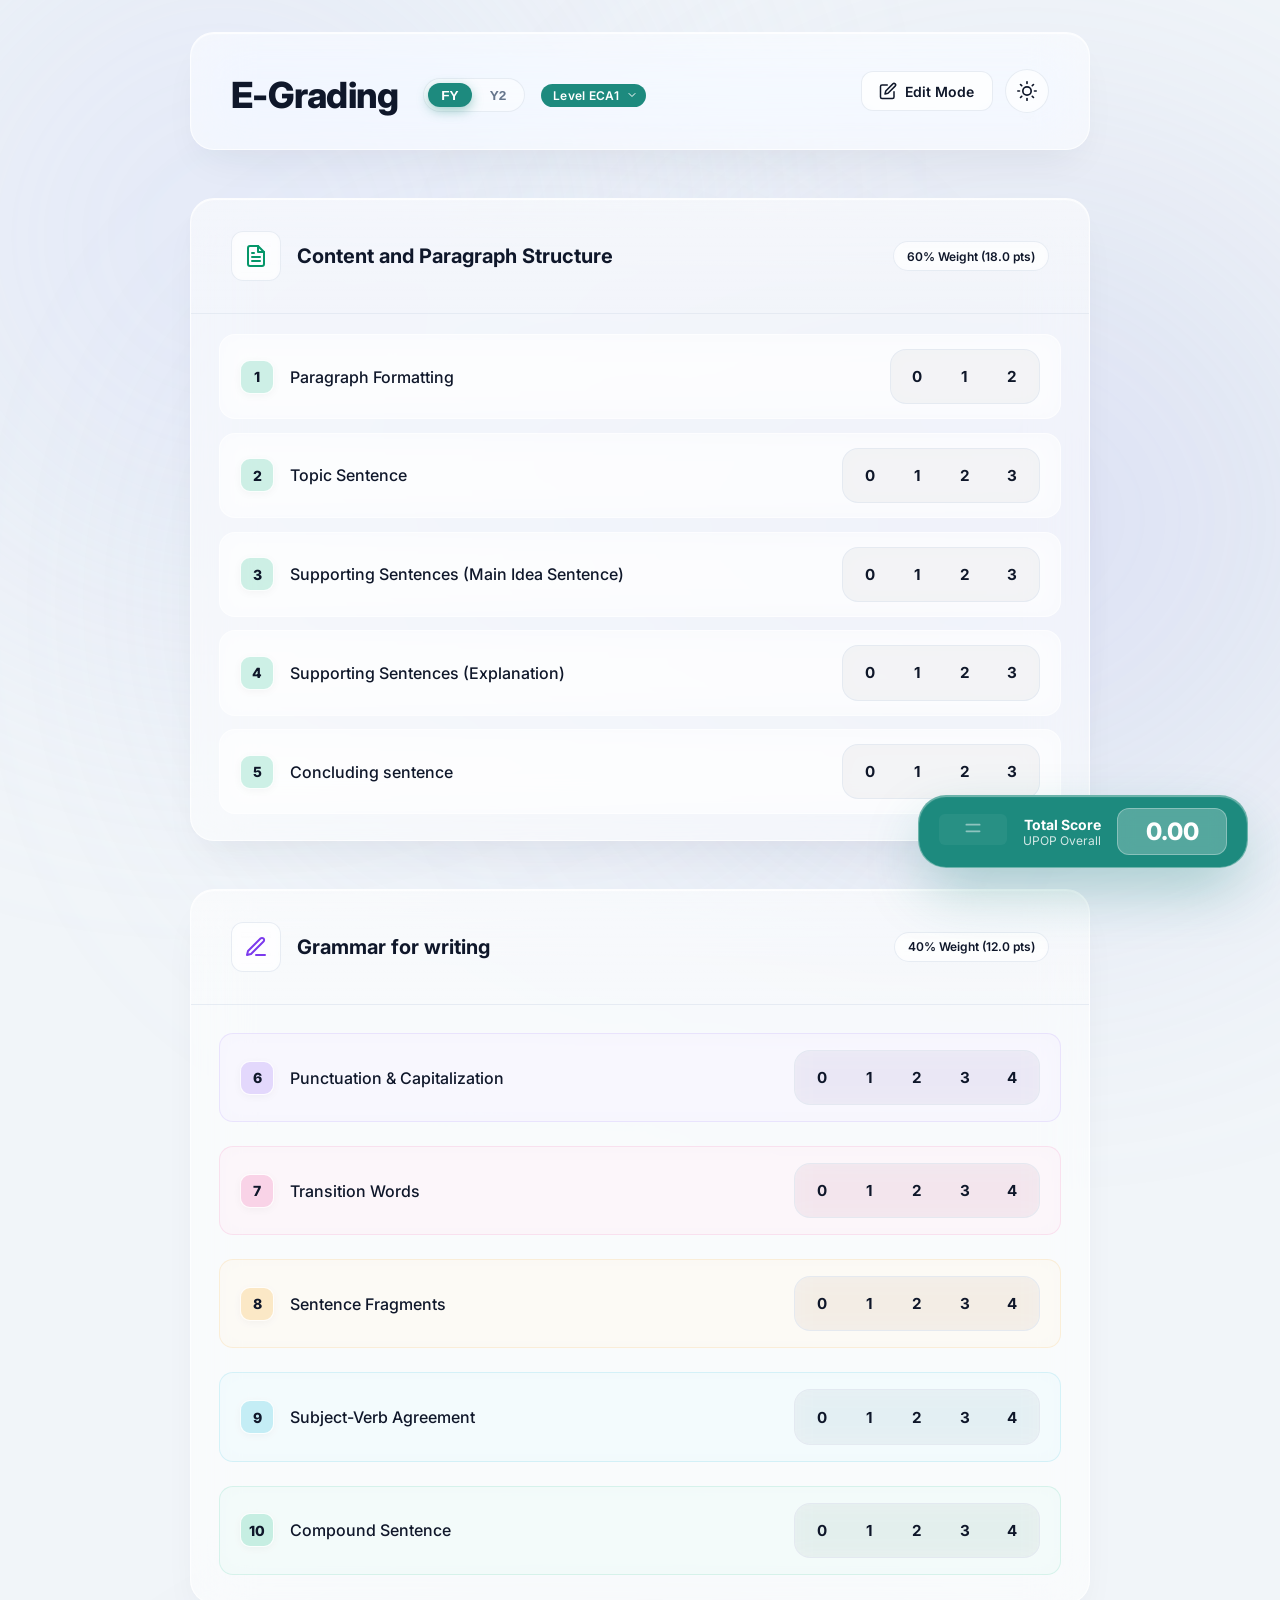
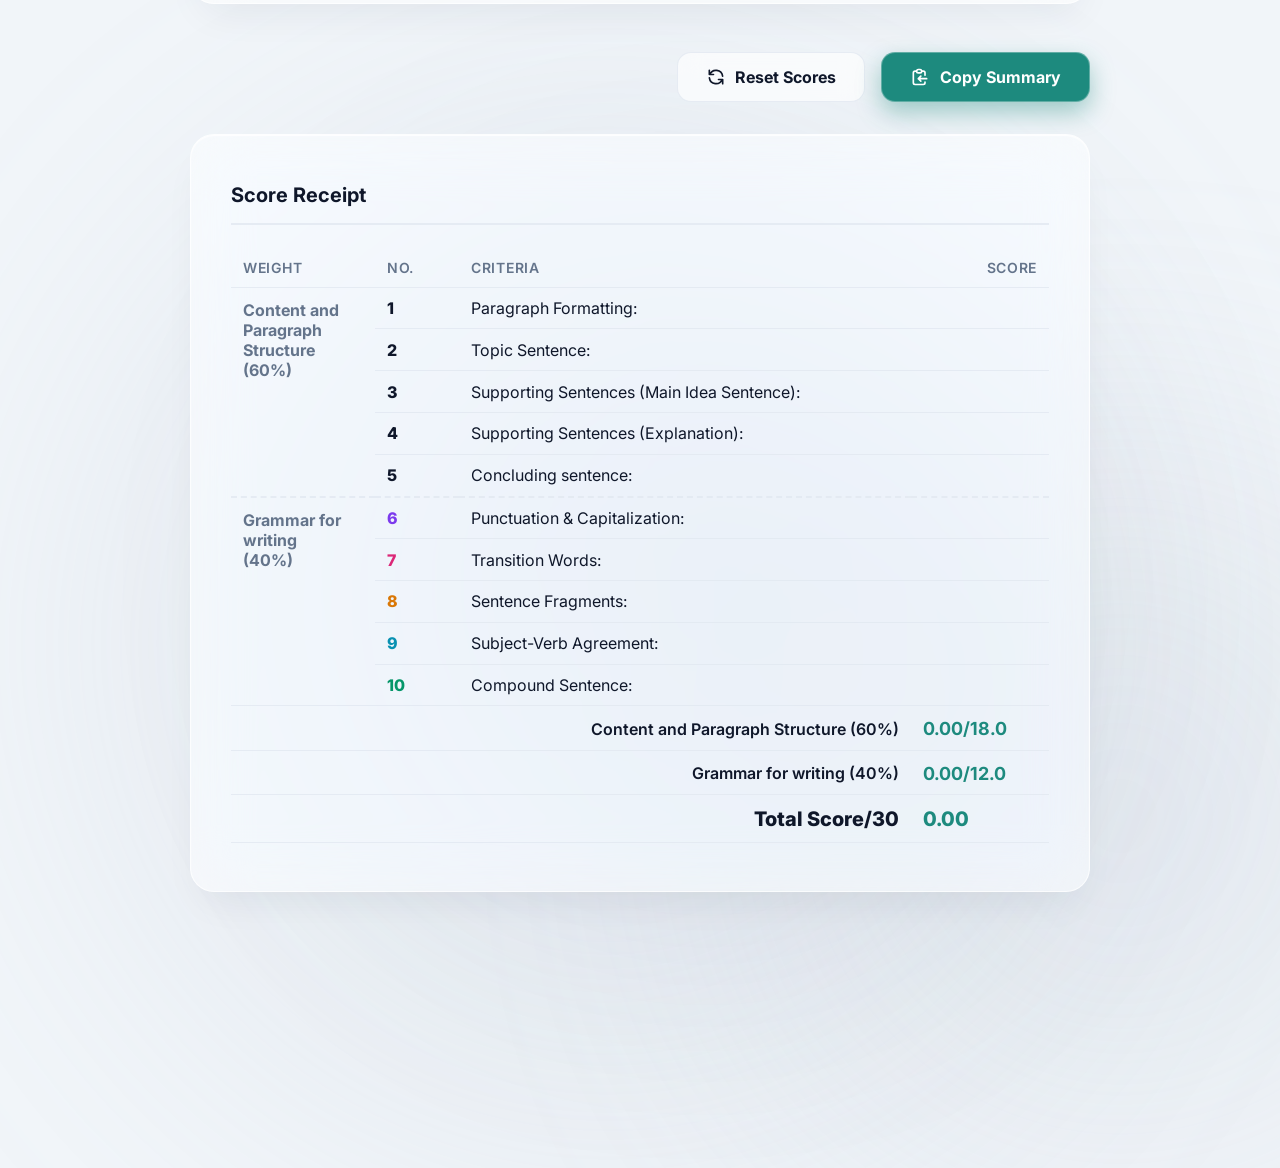
==== index.html @ aee33069 "Tone down background brightness to soft, subtle slate ambient lighting" ====
<!DOCTYPE html>
<html lang="en">

<head>
    <meta charset="UTF-8">
    <meta name="viewport" content="width=device-width, initial-scale=1.0">
    <title>E-Grading</title>
    <link rel="icon" type="image/svg+xml" href="favicon.svg?v=1.0">
    <link href="https://fonts.googleapis.com/css2?family=Inter:wght@400;500;600;700;800&display=swap" rel="stylesheet">
    <link rel="stylesheet" href="style.css?v=7.0">
</head>

<div class="mesh-wrapper">
    <div class="mesh-blob mesh-1"></div>
    <div class="mesh-blob mesh-2"></div>
    <div class="mesh-blob mesh-3"></div>
    <div class="mesh-blob mesh-4"></div>
    <div class="mesh-blob mesh-5"></div>
    <div class="mesh-blob mesh-6"></div>
</div>
<div class="noise-overlay"></div>

<div class="floating-score-card glass-panel fade-in" id="draggable-score">
    <div class="drag-handle" title="Drag to move anywhere">
        <svg width="20" height="20" fill="none" stroke="currentColor" viewBox="0 0 24 24">
            <path stroke-linecap="round" stroke-linejoin="round" stroke-width="2" d="M4 8h16M4 16h16"></path>
        </svg>
    </div>
    <div class="score-info">
        <span class="score-label">Total Score</span>
        <span class="score-desc">UPOP Overall</span>
    </div>
    <div class="score-value-wrap">
        <span id="top-total-score">0</span>
    </div>
</div>

<div class="container">
    <!-- Premium Header -->
    <header class="header glass-panel">
        <div class="header-left">
            <h1 class="title">E-Grading
                <div class="year-toggle-group" id="year-toggle-group">
                    <button class="year-toggle-btn active" data-year="FY">FY</button>
                    <button class="year-toggle-btn" data-year="Y2">Y2</button>
                </div>
                <select id="level-select" class="badge level-select">
                    <!-- Populated dynamically via JS -->
                </select>
            </h1>
        </div>
        <div class="header-right" style="display: flex; gap: 0.75rem; align-items: center;">
            <button id="edit-mode-toggle" class="btn btn-secondary edit-toggle-btn" title="Toggle Rubric Edit Mode">
                <svg width="18" height="18" viewBox="0 0 24 24" fill="none" stroke="currentColor" stroke-width="2" stroke-linecap="round" stroke-linejoin="round">
                    <path d="M11 4H4a2 2 0 0 0-2 2v14a2 2 0 0 0 2 2h14a2 2 0 0 0 2-2v-7"></path>
                    <path d="M18.5 2.5a2.121 2.121 0 0 1 3 3L12 15l-4 1 1-4 9.5-9.5z"></path>
                </svg>
                <span id="edit-toggle-label">Edit Mode</span>
            </button>
            <button id="theme-toggle" class="theme-btn" aria-label="Toggle Dark Mode">
                <svg class="sun-icon" xmlns="http://www.w3.org/2000/svg" width="20" height="20" viewBox="0 0 24 24"
                    fill="none" stroke="currentColor" stroke-width="2" stroke-linecap="round" stroke-linejoin="round">
                    <circle cx="12" cy="12" r="5"></circle>
                    <line x1="12" y1="1" x2="12" y2="3"></line>
                    <line x1="12" y1="21" x2="12" y2="23"></line>
                    <line x1="4.22" y1="4.22" x2="5.64" y2="5.64"></line>
                    <line x1="18.36" y1="18.36" x2="19.78" y2="19.78"></line>
                    <line x1="1" y1="12" x2="3" y2="12"></line>
                    <line x1="21" y1="12" x2="23" y2="12"></line>
                    <line x1="4.22" y1="19.78" x2="5.64" y2="18.36"></line>
                    <line x1="18.36" y1="5.64" x2="19.78" y2="4.22"></line>
                </svg>
                <svg class="moon-icon" xmlns="http://www.w3.org/2000/svg" width="20" height="20" viewBox="0 0 24 24"
                    fill="none" stroke="currentColor" stroke-width="2" stroke-linecap="round" stroke-linejoin="round"
                    style="display:none;">
                    <path d="M21 12.79A9 9 0 1 1 11.21 3 7 7 0 0 0 21 12.79z"></path>
                </svg>
            </button>
        </div>
    </header>

    <!-- Edit Toolbar (Shown in Edit Mode) -->
    <div class="edit-toolbar glass-panel fade-in" id="edit-toolbar" style="display: none; margin-bottom: 2rem; padding: 1.25rem 2rem; justify-content: space-between; align-items: center; gap: 1rem; flex-wrap: wrap;">
        <div class="toolbar-info" style="display: flex; align-items: center; gap: 1rem; flex-wrap: wrap;">
            <span class="badge edit-mode-tag" style="background: var(--primary); padding: 0.35rem 0.75rem;">✏️ EDIT MODE</span>
            <div style="display: flex; align-items: center; gap: 0.5rem; background: var(--bg-card); padding: 0.35rem 0.75rem; border-radius: 10px; border: 1px solid var(--border);">
                <label for="edit-exam-total-points" style="font-size: 0.875rem; font-weight: 700; color: var(--text-main);">Overall Exam Score:</label>
                <input type="number" id="edit-exam-total-points" value="30" min="1" max="1000" style="width: 75px; padding: 0.3rem 0.5rem; border-radius: 6px; border: 1px solid var(--border); background: var(--bg-main); color: var(--text-main); font-weight: bold; font-size: 0.95rem; text-align: center;">
                <span style="font-size: 0.85rem; font-weight: 600; color: var(--text-muted);">pts</span>
            </div>
        </div>
        <div class="toolbar-actions" style="display: flex; gap: 0.75rem; align-items: center;">
            <button id="save-sync-btn" class="btn btn-primary" style="padding: 0.5rem 1.25rem; font-size: 0.875rem;">
                ☁️ Save & Sync
            </button>
            <button id="restore-default-btn" class="btn btn-secondary" style="padding: 0.5rem 1rem; font-size: 0.875rem;">
                🔄 Restore Defaults
            </button>
        </div>
    </div>

    <main class="main-content">
        <!-- Content & Structure Category -->
        <div class="category-card glass-panel fade-in">
            <div class="cat-header content-theme">
                <div class="cat-title-wrap">
                    <div class="icon-box">
                        <svg width="24" height="24" viewBox="0 0 24 24" fill="none" stroke="currentColor"
                            stroke-width="2" stroke-linecap="round" stroke-linejoin="round">
                            <path d="M14 2H6a2 2 0 0 0-2 2v16a2 2 0 0 0 2 2h12a2 2 0 0 0 2-2V8z"></path>
                            <polyline points="14 2 14 8 20 8"></polyline>
                            <line x1="16" y1="13" x2="8" y2="13"></line>
                            <line x1="16" y1="17" x2="8" y2="17"></line>
                            <polyline points="10 9 9 9 8 9"></polyline>
                        </svg>
                    </div>
                    <div id="content-header-title-container">
                        <h2 id="content-cat-title">Content and Paragraph Structure</h2>
                    </div>
                </div>
                <div id="content-header-weight-container">
                    <div class="weight-badge" id="content-weight-badge">60% Weight (18 pts)</div>
                </div>
            </div>

            <div class="criteria-list" id="content-criteria-list">
                <!-- Dynamically generated by JS -->
            </div>

            <div class="add-crit-wrapper" id="content-add-wrapper" style="display: none; padding: 0.75rem 1.75rem 1.25rem 1.75rem;">
                <button id="add-content-crit-btn" class="btn btn-secondary" style="width: 100%; border: 2px dashed var(--border); justify-content: center; padding: 0.65rem 1rem; font-weight: 600; color: #1D8A7E;">
                    + Add Content Criterion
                </button>
            </div>
        </div>

        <!-- Grammar Category -->
        <div class="category-card glass-panel fade-in" style="animation-delay: 0.1s;">
            <div class="cat-header grammar-theme">
                <div class="cat-title-wrap">
                    <div class="icon-box">
                        <svg width="24" height="24" viewBox="0 0 24 24" fill="none" stroke="currentColor"
                            stroke-width="2" stroke-linecap="round" stroke-linejoin="round">
                            <path d="M12 20h9"></path>
                            <path d="M16.5 3.5a2.121 2.121 0 0 1 3 3L7 19l-4 1 1-4L16.5 3.5z"></path>
                        </svg>
                    </div>
                    <div id="grammar-header-title-container">
                        <h2 id="grammar-cat-title">Grammar for writing</h2>
                    </div>
                </div>
                <div id="grammar-header-weight-container">
                    <div class="weight-badge" id="grammar-weight-badge">40% Weight (12 pts)</div>
                </div>
            </div>

            <div class="criteria-list" id="grammar-criteria-list">
                <!-- Dynamically generated by JS -->
            </div>

            <div class="add-crit-wrapper" id="grammar-add-wrapper" style="display: none; padding: 0.75rem 1.75rem 1.25rem 1.75rem;">
                <button id="add-grammar-crit-btn" class="btn btn-secondary" style="width: 100%; border: 2px dashed var(--border); justify-content: center; padding: 0.65rem 1rem; font-weight: 600; color: #7057A4;">
                    + Add Grammar Criterion
                </button>
            </div>
        </div>

        <!-- Action Buttons -->
        <div class="action-bar fade-in" style="animation-delay: 0.2s;">
            <button id="reset-btn" class="btn btn-secondary">
                <svg width="20" height="20" fill="none" stroke="currentColor" viewBox="0 0 24 24">
                    <path stroke-linecap="round" stroke-linejoin="round" stroke-width="2"
                        d="M4 4v5h.582m15.356 2A8.001 8.001 0 004.582 9m0 0H9m11 11v-5h-.581m0 0a8.003 8.003 0 01-15.357-2m15.357 2H15">
                    </path>
                </svg>
                Reset Scores
            </button>
            <button id="select-btn" class="btn btn-primary">
                <svg width="20" height="20" fill="none" stroke="currentColor" viewBox="0 0 24 24">
                    <path stroke-linecap="round" stroke-linejoin="round" stroke-width="2"
                        d="M8 5H6a2 2 0 00-2 2v12a2 2 0 002 2h10a2 2 0 002-2v-1M8 5a2 2 0 002 2h2a2 2 0 002-2M8 5a2 2 0 012-2h2a2 2 0 012 2m0 0h2a2 2 0 012 2v3m2 4H10m0 0l3-3m-3 3l3 3">
                    </path>
                </svg>
                Copy Summary
            </button>
        </div>

        <!-- Summary Receipt -->
        <div class="summary-wrapper glass-panel fade-in" id="summary-section" style="animation-delay: 0.3s;">
            <h3 class="summary-title">Score Receipt</h3>
            <table class="modern-summary-table" id="summary-table">
                <thead>
                    <tr>
                        <th>Weight</th>
                        <th>No.</th>
                        <th>Criteria</th>
                        <th class="text-right">Score</th>
                    </tr>
                </thead>
                <tbody id="summary-tbody">
                    <!-- Dynamically generated by JS -->
                </tbody>
                <tfoot>
                    <tr>
                        <td colspan="3" class="total-label" id="summary-content-label">Content and Paragraph Structure
                            (50%)</td>
                        <td class="total-val text-brand" id="total-content">0.00/50</td>
                    </tr>
                    <tr>
                        <td colspan="3" class="total-label" id="summary-grammar-label">Grammar for writing (50%)</td>
                        <td class="total-val text-brand" id="total-grammar">0.00/50</td>
                    </tr>
                    <tr class="grand-total">
                        <td colspan="3" class="total-label text-bold">Total Score/30</td>
                        <td class="total-val text-brand text-bold" id="total-score">0.00</td>
                    </tr>
                </tfoot>
            </table>
        </div>

    </main>
</div>

<script src="script.js?v=7.0"></script>
</body>

</html>
---- style.css ----
:root {
    --primary: #4F46E5;
    --primary-hover: #4338CA;
    --secondary: rgba(255, 255, 255, 0.45);
    --secondary-hover: rgba(255, 255, 255, 0.7);

    --text-main: #0F172A;
    --text-muted: #64748B;

    --bg-main: #F1F5F9;
    --bg-card: rgba(255, 255, 255, 0.65);
    --bg-btn: rgba(255, 255, 255, 0.75);

    --border: rgba(226, 232, 240, 0.8);
    --glass-border: rgba(255, 255, 255, 0.65);

    --shadow-glass: 0 20px 40px -15px rgba(30, 41, 59, 0.07);
    --shadow-premium: 
        0 10px 25px -5px rgba(15, 23, 42, 0.05),
        0 4px 6px -2px rgba(15, 23, 42, 0.02),
        inset 0 1px 1px 0 rgba(255, 255, 255, 0.8);

    /* Dynamic Level Colors */
    --color-a2: #059669;
    --color-b1: #1D4ED8;
    --color-b2: #6D28D9;

    /* Mesh Blob Colors */
    --mesh-1: #818CF8;
    --mesh-2: #F472B6;
    --mesh-3: #38BDF8;
    --mesh-4: #A78BFA;
    --mesh-5: #34D399;
    --mesh-6: #FBBF24;

    /* Dynamic Level Derived Colors */
    --primary-glow: rgba(79, 70, 229, 0.35);
    --primary-transparent: rgba(79, 70, 229, 0.12);

    --success: #059669;
    --purple: #7C3AED;
    --pink: #DB2777;
    --orange: #D97706;
    --cyan: #0891B2;
}

[data-theme="dark"] {
    --primary: #818CF8;
    --primary-hover: #A5B4FC;
    --secondary: rgba(30, 41, 59, 0.6);
    --secondary-hover: rgba(51, 65, 85, 0.8);

    --text-main: #F8FAFC;
    --text-muted: #94A3B8;

    --bg-main: #0B0F19;
    --bg-card: rgba(15, 23, 42, 0.7);
    --bg-btn: rgba(30, 41, 59, 0.8);

    --border: rgba(255, 255, 255, 0.12);
    --glass-border: rgba(255, 255, 255, 0.15);

    --shadow-glass: 0 20px 50px rgba(0, 0, 0, 0.5);
    --shadow-premium: 
        0 20px 25px -5px rgba(0, 0, 0, 0.3),
        0 10px 10px -5px rgba(0, 0, 0, 0.2),
        inset 0 1px 1px 0 rgba(255, 255, 255, 0.15);
}

body {
    font-family: 'Inter', sans-serif;
    background-color: var(--bg-main);
    color: var(--text-main);
    margin: 0;
    padding: 2rem;
    min-height: 100vh;
    position: relative;
    overflow-x: hidden;
    transition: background-color 0.4s ease, color 0.4s ease;
}

/* Background animated blobs for glassmorphism */
/* Background Styles */
.bg-style-aurora .mesh-wrapper {
    display: none;
}

.bg-style-aurora body {
    background: linear-gradient(135deg, var(--bg-main) 0%, var(--primary-transparent) 100%);
}

.bg-style-minimal .mesh-wrapper {
    display: block;
}

.bg-style-minimal .mesh-blob {
    display: none;
}

.bg-style-minimal .mesh-3 {
    display: block;
    width: 40vw;
    height: 40vw;
    top: -10vh;
    right: -10vw;
    opacity: 0.2;
}

.mesh-blob {
    position: absolute;
    border-radius: 50%;
    filter: blur(140px);
    opacity: 0.18;
    will-change: transform;
}

.mesh-1 {
    background: radial-gradient(circle, #a5b4fc 0%, #cbd5e1 100%);
    width: 65vw;
    height: 65vw;
    top: -20vh;
    left: -15vw;
    animation: float 28s ease-in-out infinite;
}

.mesh-2 {
    background: radial-gradient(circle, #94a3b8 0%, #e2e8f0 100%);
    width: 55vw;
    height: 55vw;
    bottom: -20vh;
    right: -15vw;
    animation: float 32s ease-in-out infinite reverse;
}

.mesh-3 {
    background: radial-gradient(circle, #818cf8 0%, #94a3b8 100%);
    width: 60vw;
    height: 60vw;
    top: 15vh;
    right: -10vw;
    animation: float 30s ease-in-out infinite;
}

.mesh-4 {
    background: radial-gradient(circle, #cbd5e1 0%, #94a3b8 100%);
    width: 75vw;
    height: 75vw;
    bottom: -15vh;
    left: 10vw;
    animation: float 36s ease-in-out infinite reverse;
}

.mesh-5 {
    background: radial-gradient(circle, #a5b4fc 0%, #cbd5e1 100%);
    width: 45vw;
    height: 45vw;
    top: 35vh;
    left: 20vw;
    filter: blur(140px);
    opacity: 0.15;
    animation: float 40s ease-in-out infinite;
}

.mesh-6 {
    background: radial-gradient(circle, #64748b 0%, #94a3b8 100%);
    width: 50vw;
    height: 50vw;
    bottom: 10vh;
    right: 20vw;
    opacity: 0.12;
    animation: float 34s linear infinite;
}

[data-theme="dark"] .mesh-blob {
    opacity: 0.15;
}

/* Noise overlay - Disabled for performance during scroll */
.noise-overlay {
    display: none;
}

@keyframes float {
    0% {
        transform: rotate(0deg) translate(0) scale(1);
    }

    33% {
        transform: rotate(120deg) translate(30px, -50px) scale(1.05);
    }

    66% {
        transform: rotate(240deg) translate(-20px, 20px) scale(0.95);
    }

    100% {
        transform: rotate(360deg) translate(0) scale(1);
    }
}

.container {
    max-width: 900px;
    margin: 0 auto;
}

/* Glass Panel Reusable Class */
.glass-panel {
    background: rgba(255, 255, 255, 0.55);
    backdrop-filter: blur(28px) saturate(200%);
    -webkit-backdrop-filter: blur(28px) saturate(200%);
    border: 1px solid rgba(255, 255, 255, 0.7);
    box-shadow: 
        0 20px 40px -15px rgba(30, 41, 59, 0.08),
        inset 0 1px 1px 0 rgba(255, 255, 255, 0.9);
    border-radius: 24px;
    transition: all 0.4s cubic-bezier(0.4, 0, 0.2, 1);
}

.glass-panel:hover {
    background: rgba(255, 255, 255, 0.65);
    box-shadow: 
        0 25px 50px -12px rgba(30, 41, 59, 0.12),
        inset 0 1px 1px 0 rgba(255, 255, 255, 1);
}

[data-theme="dark"] .glass-panel {
    background: rgba(15, 23, 42, 0.65);
    border: 1px solid rgba(255, 255, 255, 0.15);
    box-shadow: 
        0 20px 50px -15px rgba(0, 0, 0, 0.5),
        inset 0 1px 1px 0 rgba(255, 255, 255, 0.15);
}

[data-theme="dark"] .glass-panel:hover {
    background: rgba(30, 41, 59, 0.75);
    border-color: rgba(255, 255, 255, 0.25);
}

/* Theme Toggle Button */
.theme-btn {
    background: var(--secondary);
    border: 1px solid var(--border);
    color: var(--text-main);
    width: 44px;
    height: 44px;
    border-radius: 50%;
    display: flex;
    align-items: center;
    justify-content: center;
    cursor: pointer;
    backdrop-filter: blur(8px);
    -webkit-backdrop-filter: blur(8px);
    transition: all 0.3s;
    box-shadow: var(--shadow-glass);
}

.theme-btn:hover {
    background: var(--secondary-hover);
    transform: scale(1.05);
}

/* Header */
.header {
    display: flex;
    justify-content: space-between;
    align-items: center;
    margin-bottom: 3rem;
    padding: 2rem 2.5rem;
    position: relative;
    z-index: 1100;
}

.subtitle {
    margin: 0;
    font-size: 0.75rem;
    text-transform: uppercase;
    letter-spacing: 0.15em;
    color: var(--text-muted);
    font-weight: 700;
}

.title {
    margin: 0.5rem 0 0 0;
    font-size: 2.25rem;
    font-weight: 800;
    color: var(--text-main);
    display: flex;
    align-items: center;
    gap: 1rem;
    letter-spacing: -0.02em;
}

.badge {
    font-size: 0.75rem;
    padding: 0.25rem 0.75rem;
    background: var(--primary);
    color: white;
    border-radius: 999px;
    font-weight: 600;
    letter-spacing: 0.025em;
    border: none;
}

.level-select {
    cursor: pointer;
    outline: none;
    font-family: inherit;
    appearance: none;
    -webkit-appearance: none;
    padding-right: 1.5rem;
    background-image: url("data:image/svg+xml,%3Csvg xmlns='http://www.w3.org/2000/svg' width='12' height='12' viewBox='0 0 24 24' fill='none' stroke='white' stroke-width='2' stroke-linecap='round' stroke-linejoin='round'%3E%3Cpolyline points='6 9 12 15 18 9'%3E%3C/polyline%3E%3C/svg%3E");
    background-repeat: no-repeat;
    background-position: right 0.5rem center;
    transition: background-color 0.3s ease;
}

/* Year Toggle Segmented Control */
.year-toggle-group {
    display: inline-flex;
    background: var(--secondary);
    padding: 0.25rem;
    border-radius: 999px;
    border: 1px solid var(--border);
    gap: 0.25rem;
    align-items: center;
    vertical-align: middle;
    margin-left: 0.5rem;
}

.year-toggle-btn {
    background: transparent;
    border: none;
    color: var(--text-muted);
    padding: 0.3rem 0.85rem;
    border-radius: 999px;
    font-size: 0.85rem;
    font-weight: 700;
    cursor: pointer;
    transition: all 0.25s ease;
}

.year-toggle-btn:hover {
    color: var(--text-main);
}

.year-toggle-btn.active {
    background: var(--primary);
    color: white;
    box-shadow: 0 4px 12px var(--primary-glow);
}

select.level-eca1 {
    background-color: #1D8A7E !important;
}

select.level-eca2 {
    background-color: #3874CB !important;
}

select.level-ecb1 {
    background-color: #7057A4 !important;
}

select.level-cea2 {
    background-color: #0F6292 !important;
}

select.level-ceb1 {
    background-color: #B45309 !important;
}

select.level-ceb2 {
    background-color: #A8324A !important;
}

.level-select option {
    background: var(--bg-main);
    color: var(--text-main);
}

.score-card {
    display: flex;
    align-items: center;
    background: linear-gradient(135deg, var(--primary) 0%, var(--primary-transparent) 100%);
    padding: 0.5rem 1rem 0.5rem 1.5rem;
    border-radius: 14px;
    color: white;
    gap: 1.5rem;
    box-shadow: 0 4px 15px var(--primary-glow);
    transition: transform 0.3s;
}

.score-card:hover {
    transform: translateY(-2px);
}

.score-info {
    display: flex;
    flex-direction: column;
}

.score-label {
    font-size: 0.875rem;
    font-weight: 700;
}

.score-desc {
    font-size: 0.75rem;
    opacity: 0.8;
}

.score-value-wrap {
    background: rgba(255, 255, 255, 0.25);
    padding: 0.5rem 1.25rem;
    border-radius: 12px;
    font-size: 1.5rem;
    font-weight: 800;
    backdrop-filter: blur(8px);
    -webkit-backdrop-filter: blur(8px);
    border: 1px solid rgba(255, 255, 255, 0.3);
    min-width: 110px;
    width: auto;
    text-align: center;
    white-space: nowrap;
    box-sizing: border-box;
}

/* Floating Score Card */
.floating-score-card {
    position: fixed;
    top: 50%;
    right: 2.5rem;
    transform: translateY(-50%);
    z-index: 100;
    display: flex;
    flex-direction: column;
    align-items: center;
    background: linear-gradient(135deg, var(--primary) 0%, var(--primary-hover) 100%);
    padding: 1.25rem 1.75rem 1.75rem 1.75rem;
    border-radius: 28px;
    color: white;
    gap: 1rem;
    box-shadow: 0 25px 60px -10px var(--primary-glow), inset 0 1px 1px 0 rgba(255, 255, 255, 0.4);
    border: 1px solid rgba(255, 255, 255, 0.35);
    backdrop-filter: blur(20px);
    -webkit-backdrop-filter: blur(20px);
    transition: transform 0.4s cubic-bezier(0.175, 0.885, 0.32, 1.275), box-shadow 0.4s ease;
}

.floating-score-card:hover {
    transform: translateY(-50%) scale(1.05);
    box-shadow: 0 30px 70px -5px var(--primary-glow);
}

.drag-handle {
    cursor: grab;
    opacity: 0.5;
    background: rgba(255, 255, 255, 0.1);
    border-radius: 6px;
    padding: 0.2rem 1.5rem;
    align-self: center;
    transition: all 0.2s;
    margin-bottom: 0.25rem;
}

.drag-handle:hover {
    opacity: 1;
    background: rgba(255, 255, 255, 0.3);
}

.drag-handle:active {
    cursor: grabbing;
}

.floating-score-card.is-dragging {
    transition: none !important;
    transform: none !important;
    box-shadow: 0 16px 48px rgba(0, 0, 0, 0.4);
}

.floating-score-card:hover {
    transform: translateY(-50%) scale(1.05);
}

.floating-score-card .score-info {
    text-align: center;
}

@media (max-width: 1300px) {
    .floating-score-card {
        top: auto;
        bottom: 2rem;
        right: 2rem;
        transform: none;
        flex-direction: row;
        padding: 0.75rem 1.25rem;
    }

    .floating-score-card:hover {
        transform: scale(1.05);
    }
}

/* Categories */
.category-card {
    margin-bottom: 3rem;
    overflow: hidden;
    backdrop-filter: blur(28px);
}

.cat-header {
    display: flex;
    justify-content: space-between;
    align-items: center;
    padding: 2rem 2.5rem;
    border-bottom: 1px solid var(--border);
    background: linear-gradient(180deg, rgba(255, 255, 255, 0.05) 0%, transparent 100%);
}

.content-theme {
    border-top: none;
}

.grammar-theme {
    border-top: none;
}

.cat-title-wrap {
    display: flex;
    align-items: center;
    gap: 1rem;
}

.icon-box {
    display: flex;
    align-items: center;
    justify-content: center;
    width: 48px;
    height: 48px;
    border-radius: 12px;
    background: var(--secondary);
    color: var(--primary);
    backdrop-filter: blur(4px);
    border: 1px solid var(--border);
}

.content-theme .icon-box {
    color: var(--success);
}

.grammar-theme .icon-box {
    color: var(--purple);
}

.cat-title-wrap h2 {
    margin: 0;
    font-size: 1.25rem;
    font-weight: 700;
}

.cat-title-wrap p {
    margin: 0.25rem 0 0 0;
    font-size: 0.875rem;
    color: var(--text-muted);
}

.weight-badge {
    font-size: 0.75rem;
    font-weight: 600;
    background: var(--secondary);
    backdrop-filter: blur(4px);
    padding: 0.4rem 0.8rem;
    border-radius: 999px;
    color: var(--text-main);
    border: 1px solid var(--border);
}

/* Criteria rows */
.criteria-list {
    padding: 1.25rem 1.75rem;
    display: flex;
    flex-direction: column;
    gap: 0.5rem;
}

.crit-row {
    display: flex;
    justify-content: space-between;
    align-items: center;
    padding: 0.875rem 1.25rem;
    border-radius: 16px;
    background: rgba(255, 255, 255, 0.4);
    border: 1px solid rgba(255, 255, 255, 0.6);
    backdrop-filter: blur(12px);
    -webkit-backdrop-filter: blur(12px);
    transition: all 0.25s cubic-bezier(0.4, 0, 0.2, 1);
    margin-bottom: 0.35rem;
}

[data-theme="dark"] .crit-row {
    background: rgba(15, 23, 42, 0.35);
    border-color: rgba(255, 255, 255, 0.08);
}

.crit-row:hover {
    background: rgba(255, 255, 255, 0.7);
    border-color: rgba(255, 255, 255, 0.9);
    transform: translateY(-2px);
    box-shadow: 0 10px 25px -5px rgba(30, 41, 59, 0.08);
}

[data-theme="dark"] .crit-row:hover {
    background: rgba(30, 41, 59, 0.6);
    border-color: rgba(255, 255, 255, 0.15);
    box-shadow: 0 10px 25px -5px rgba(0, 0, 0, 0.3);
}

.crit-info {
    display: flex;
    align-items: center;
    gap: 1rem;
}

.crit-num {
    display: flex;
    align-items: center;
    justify-content: center;
    width: 32px;
    height: 32px;
    background: rgba(255, 255, 255, 0.8);
    border: 1px solid rgba(255, 255, 255, 0.9);
    border-radius: 10px;
    font-size: 0.875rem;
    font-weight: 800;
    color: var(--primary);
    box-shadow: 0 2px 8px rgba(0, 0, 0, 0.04);
}

[data-theme="dark"] .crit-num {
    background: rgba(30, 41, 59, 0.8);
    border-color: rgba(255, 255, 255, 0.12);
    color: var(--primary);
}

.crit-name {
    font-weight: 500;
    font-size: 1rem;
}

/* Segmented Control / Score Buttons */
.crit-scores {
    display: flex;
    gap: 0.35rem;
    background: rgba(15, 23, 42, 0.04);
    padding: 0.35rem;
    border-radius: 16px;
    border: 1px solid var(--border);
    backdrop-filter: blur(12px);
    -webkit-backdrop-filter: blur(12px);
}

[data-theme="dark"] .crit-scores {
    background: rgba(0, 0, 0, 0.25);
    border-color: rgba(255, 255, 255, 0.08);
}

.score-btn {
    position: relative;
    cursor: pointer;
}

.score-btn input {
    position: absolute;
    opacity: 0;
    width: 0;
    height: 0;
}

.score-btn span {
    display: flex;
    align-items: center;
    justify-content: center;
    width: 40px;
    height: 40px;
    border-radius: 12px;
    font-weight: 700;
    font-size: 0.95rem;
    color: var(--text-main);
    transition: all 0.25 cubic-bezier(0.4, 0, 0.2, 1);
    position: relative;
    overflow: hidden;
    border: 1px solid transparent;
}

.score-btn:hover span {
    background: var(--bg-btn);
    box-shadow: 0 4px 12px rgba(0, 0, 0, 0.05);
    transform: translateY(-1px);
}

.score-btn input:checked+span {
    background: linear-gradient(135deg, var(--primary) 0%, var(--primary-hover) 100%);
    color: #ffffff !important;
    box-shadow: 0 6px 18px var(--primary-glow);
    border: 1px solid rgba(255, 255, 255, 0.4);
    transform: scale(1.06);
    z-index: 2;
}

/* Custom Colors for specific numbers */
.special-green {
    color: var(--text-main);
    background: rgba(16, 185, 129, 0.2);
}

.bg-purple {
    color: var(--text-main);
    background: rgba(139, 92, 246, 0.2);
}

.bg-pink {
    color: var(--text-main);
    background: rgba(236, 72, 153, 0.2);
}

.bg-orange {
    color: var(--text-main);
    background: rgba(245, 158, 11, 0.2);
}

.bg-cyan {
    color: var(--text-main);
    background: rgba(6, 182, 212, 0.2);
}

.bg-emerald {
    color: var(--text-main);
    background: rgba(16, 185, 129, 0.2);
}

/* Soft Row Background Tints for Grammar Items (6-10) */
.crit-row.row-bg-purple {
    background: rgba(139, 92, 246, 0.035);
    border: 1px solid rgba(139, 92, 246, 0.12);
    border-radius: 14px;
    padding: 1rem 1.25rem;
    margin: 0.5rem 0;
}
.crit-row.row-bg-purple:hover {
    background: rgba(139, 92, 246, 0.08);
}

.crit-row.row-bg-pink {
    background: rgba(236, 72, 153, 0.035);
    border: 1px solid rgba(236, 72, 153, 0.12);
    border-radius: 14px;
    padding: 1rem 1.25rem;
    margin: 0.5rem 0;
}
.crit-row.row-bg-pink:hover {
    background: rgba(236, 72, 153, 0.08);
}

.crit-row.row-bg-orange {
    background: rgba(245, 158, 11, 0.035);
    border: 1px solid rgba(245, 158, 11, 0.12);
    border-radius: 14px;
    padding: 1rem 1.25rem;
    margin: 0.5rem 0;
}
.crit-row.row-bg-orange:hover {
    background: rgba(245, 158, 11, 0.08);
}

.crit-row.row-bg-cyan {
    background: rgba(6, 182, 212, 0.035);
    border: 1px solid rgba(6, 182, 212, 0.12);
    border-radius: 14px;
    padding: 1rem 1.25rem;
    margin: 0.5rem 0;
}
.crit-row.row-bg-cyan:hover {
    background: rgba(6, 182, 212, 0.08);
}

.crit-row.row-bg-emerald {
    background: rgba(16, 185, 129, 0.035);
    border: 1px solid rgba(16, 185, 129, 0.12);
    border-radius: 14px;
    padding: 1rem 1.25rem;
    margin: 0.5rem 0;
}
.crit-row.row-bg-emerald:hover {
    background: rgba(16, 185, 129, 0.08);
}

[data-theme="dark"] .crit-row.row-bg-purple {
    background: rgba(139, 92, 246, 0.06);
    border-color: rgba(139, 92, 246, 0.18);
}
[data-theme="dark"] .crit-row.row-bg-purple:hover {
    background: rgba(139, 92, 246, 0.12);
}

[data-theme="dark"] .crit-row.row-bg-pink {
    background: rgba(236, 72, 153, 0.06);
    border-color: rgba(236, 72, 153, 0.18);
}
[data-theme="dark"] .crit-row.row-bg-pink:hover {
    background: rgba(236, 72, 153, 0.12);
}

[data-theme="dark"] .crit-row.row-bg-orange {
    background: rgba(245, 158, 11, 0.06);
    border-color: rgba(245, 158, 11, 0.18);
}
[data-theme="dark"] .crit-row.row-bg-orange:hover {
    background: rgba(245, 158, 11, 0.12);
}

[data-theme="dark"] .crit-row.row-bg-cyan {
    background: rgba(6, 182, 212, 0.06);
    border-color: rgba(6, 182, 212, 0.18);
}
[data-theme="dark"] .crit-row.row-bg-cyan:hover {
    background: rgba(6, 182, 212, 0.12);
}

[data-theme="dark"] .crit-row.row-bg-emerald {
    background: rgba(16, 185, 129, 0.06);
    border-color: rgba(16, 185, 129, 0.18);
}
[data-theme="dark"] .crit-row.row-bg-emerald:hover {
    background: rgba(16, 185, 129, 0.12);
}

/* Buttons */
.action-bar {
    display: flex;
    justify-content: flex-end;
    gap: 1rem;
    margin-bottom: 2rem;
}

.btn {
    display: flex;
    align-items: center;
    gap: 0.6rem;
    padding: 0.875rem 1.75rem;
    border-radius: 14px;
    font-weight: 700;
    font-size: 1rem;
    cursor: pointer;
    transition: all 0.3s cubic-bezier(0.34, 1.56, 0.64, 1);
    border: 1px solid var(--border);
    font-family: inherit;
    backdrop-filter: blur(12px);
    position: relative;
    overflow: hidden;
}

.btn-primary {
    background: var(--primary);
    color: #ffffff;
    border-color: rgba(255, 255, 255, 0.3);
    box-shadow: 0 10px 25px var(--primary-glow);
}

.btn-primary:hover {
    background: var(--primary-hover);
    transform: translateY(-4px) scale(1.02);
    box-shadow: 0 15px 30px var(--primary-glow);
}

.btn-secondary {
    background: var(--bg-card);
    color: var(--text-main);
}

.btn-secondary:hover {
    background: var(--bg-btn);
    transform: translateY(-4px) scale(1.02);
    box-shadow: 0 10px 20px rgba(0, 0, 0, 0.05);
}

/* Animations */
.fade-in {
    animation: fadeIn 0.5s cubic-bezier(0.4, 0, 0.2, 1) both;
}

@keyframes fadeIn {
    from {
        opacity: 0;
        transform: translateY(10px);
    }

    to {
        opacity: 1;
        transform: translateY(0);
    }
}

/* Summary Receipt */
.summary-wrapper {
    padding: 3rem 2.5rem;
    margin-bottom: 4rem;
}

.summary-title {
    margin: 0 0 1.5rem 0;
    font-size: 1.25rem;
    font-weight: 700;
    border-bottom: 2px solid var(--border);
    padding-bottom: 1rem;
}

.modern-summary-table {
    width: 100%;
    border-collapse: collapse;
}

.modern-summary-table th,
.modern-summary-table td {
    padding: 0.65rem 0.75rem;
    text-align: left;
    border-bottom: 1px solid var(--border);
}

.modern-summary-table th {
    font-weight: 600;
    color: var(--text-muted);
    font-size: 0.875rem;
    text-transform: uppercase;
    letter-spacing: 0.05em;
}

.text-right {
    text-align: right !important;
}

.section-divider td {
    border-top: 2px dashed var(--border);
}

.cat-col {
    font-weight: 700;
    vertical-align: top;
    padding-top: 0.75rem !important;
    width: 120px;
    color: var(--text-muted);
}

.num-col {
    font-weight: 800;
    width: 60px;
    text-align: center;
}

.score-val {
    font-weight: 600;
    font-family: monospace;
    font-size: 1rem;
    text-align: right;
}

.total-label {
    text-align: right !important;
    font-weight: 600;
    padding-top: 0.75rem !important;
}

.total-val {
    font-weight: 700;
    font-size: 1.125rem;
    text-align: right;
    padding-top: 0.75rem !important;
}

.text-brand {
    color: var(--primary);
}

[data-theme="dark"] .text-brand {
    color: #E0E7FF;
    text-shadow: 0 2px 4px rgba(0, 0, 0, 0.8);
}

.text-bold {
    font-weight: 800 !important;
    font-size: 1.25rem !important;
}

.text-green {
    color: var(--success);
}

.text-purple {
    color: var(--purple);
}

.text-pink {
    color: var(--pink);
}

.text-orange {
    color: var(--orange);
}

.text-cyan {
    color: var(--cyan);
}

.text-emerald {
    color: var(--success);
}

.missing-score {
    color: #EF4444 !important;
    font-size: 0.875rem !important;
    font-style: italic;
    background: rgba(239, 68, 68, 0.1);
    padding: 0.2rem 0.5rem;
    border-radius: 4px;
}

/* Toast Notifications */
.custom-toast {
    position: fixed;
    bottom: 2.5rem;
    left: 50%;
    transform: translateX(-50%) translateY(100px);
    background: var(--bg-card);
    backdrop-filter: blur(20px);
    border: 1px solid var(--border);
    padding: 0.875rem 1.75rem;
    border-radius: 16px;
    font-size: 0.95rem;
    font-weight: 600;
    color: var(--text-main);
    box-shadow: 0 15px 35px rgba(0, 0, 0, 0.2);
    z-index: 2000;
    opacity: 0;
    pointer-events: none;
    transition: all 0.4s cubic-bezier(0.175, 0.885, 0.32, 1.275);
}

.custom-toast.show {
    transform: translateX(-50%) translateY(0);
    opacity: 1;
    pointer-events: auto;
}

.custom-toast.toast-warning {
    border-color: rgba(245, 158, 11, 0.6);
    background: rgba(245, 158, 11, 0.15);
    color: #D97706;
}

[data-theme="dark"] .custom-toast.toast-warning {
    color: #FBBF24;
    background: rgba(245, 158, 11, 0.25);
}

.custom-toast.toast-success {
    border-color: rgba(16, 185, 129, 0.6);
    background: rgba(16, 185, 129, 0.15);
    color: #059669;
}

[data-theme="dark"] .custom-toast.toast-success {
    color: #34D399;
    background: rgba(16, 185, 129, 0.25);
}

/* Missing row highlight pulse */
@keyframes warningPulse {
    0% {
        box-shadow: 0 2px 10px rgba(239, 68, 68, 0.15);
        border-color: rgba(239, 68, 68, 0.5);
        background-color: rgba(239, 68, 68, 0.05);
    }
    50% {
        box-shadow: 0 4px 18px rgba(239, 68, 68, 0.3);
        border-color: rgba(239, 68, 68, 0.85);
        background-color: rgba(239, 68, 68, 0.09);
    }
    100% {
        box-shadow: 0 2px 10px rgba(239, 68, 68, 0.15);
        border-color: rgba(239, 68, 68, 0.5);
        background-color: rgba(239, 68, 68, 0.05);
    }
}

.crit-row.missing-row-pulse {
    animation: warningPulse 1.8s infinite ease-in-out;
    border-radius: 14px !important;
    border: 1px solid rgba(239, 68, 68, 0.6) !important;
    padding: 0.875rem 1rem !important;
}

/* Edit Mode Styles */
.edit-toggle-btn {
    display: flex;
    align-items: center;
    gap: 0.5rem;
    padding: 0.6rem 1.1rem;
    font-size: 0.875rem;
    font-weight: 600;
    border-radius: 12px;
    transition: all 0.3s ease;
}

.edit-toggle-btn.active-edit-btn {
    background: var(--primary) !important;
    color: #FFFFFF !important;
    box-shadow: 0 4px 15px var(--primary-glow);
}

.edit-crit-name:focus,
.edit-crit-max:focus {
    outline: none;
    border-color: var(--primary) !important;
    box-shadow: 0 0 0 3px var(--primary-glow);
}

.delete-crit-btn:hover {
    background: rgba(239, 68, 68, 0.15) !important;
    color: #DC2626 !important;
}

/* Custom Confirmation Modal */
.custom-modal-overlay {
    position: fixed;
    top: 0;
    left: 0;
    width: 100vw;
    height: 100vh;
    background: rgba(15, 23, 42, 0.4);
    backdrop-filter: blur(12px);
    -webkit-backdrop-filter: blur(12px);
    z-index: 3000;
    display: flex;
    align-items: center;
    justify-content: center;
    opacity: 0;
    pointer-events: none;
    transition: opacity 0.25s ease-in-out;
}

.custom-modal-overlay.show {
    opacity: 1;
    pointer-events: auto;
}

.custom-modal-card {
    background: #FFFFFF;
    border: 1px solid rgba(15, 23, 42, 0.12);
    border-radius: 24px;
    padding: 2rem;
    max-width: 440px;
    width: 90%;
    box-shadow: 0 20px 50px rgba(15, 23, 42, 0.18), 0 4px 12px rgba(0, 0, 0, 0.05);
    transform: scale(0.92);
    transition: transform 0.25s cubic-bezier(0.175, 0.885, 0.32, 1.275);
}

[data-theme="dark"] .custom-modal-card {
    background: #0F172A;
    border-color: rgba(255, 255, 255, 0.15);
    box-shadow: 0 25px 60px rgba(0, 0, 0, 0.6);
}

.custom-modal-overlay.show .custom-modal-card {
    transform: scale(1);
}

.custom-modal-header {
    display: flex;
    align-items: center;
    gap: 0.85rem;
    margin-bottom: 1rem;
}

.custom-modal-icon {
    width: 44px;
    height: 44px;
    border-radius: 12px;
    background: var(--primary-transparent);
    display: flex;
    align-items: center;
    justify-content: center;
    font-size: 1.35rem;
}

.custom-modal-header h3 {
    margin: 0;
    font-size: 1.25rem;
    font-weight: 800;
    color: #0F172A;
}

[data-theme="dark"] .custom-modal-header h3 {
    color: #F8FAFC;
}

.custom-modal-body p {
    margin: 0 0 1.75rem 0;
    font-size: 0.95rem;
    color: #475569;
    line-height: 1.6;
    font-weight: 500;
}

[data-theme="dark"] .custom-modal-body p {
    color: #94A3B8;
}

.custom-modal-footer {
    display: flex;
    justify-content: flex-end;
    gap: 0.75rem;
}

.custom-modal-footer .btn-secondary {
    background: #F1F5F9;
    color: #334155;
    border: 1px solid #CBD5E1;
}

.custom-modal-footer .btn-secondary:hover {
    background: #E2E8F0;
    color: #0F172A;
}

[data-theme="dark"] .custom-modal-footer .btn-secondary {
    background: rgba(255, 255, 255, 0.08);
    color: #E2E8F0;
    border-color: rgba(255, 255, 255, 0.15);
}

[data-theme="dark"] .custom-modal-footer .btn-secondary:hover {
    background: rgba(255, 255, 255, 0.15);
    color: #FFFFFF;
}
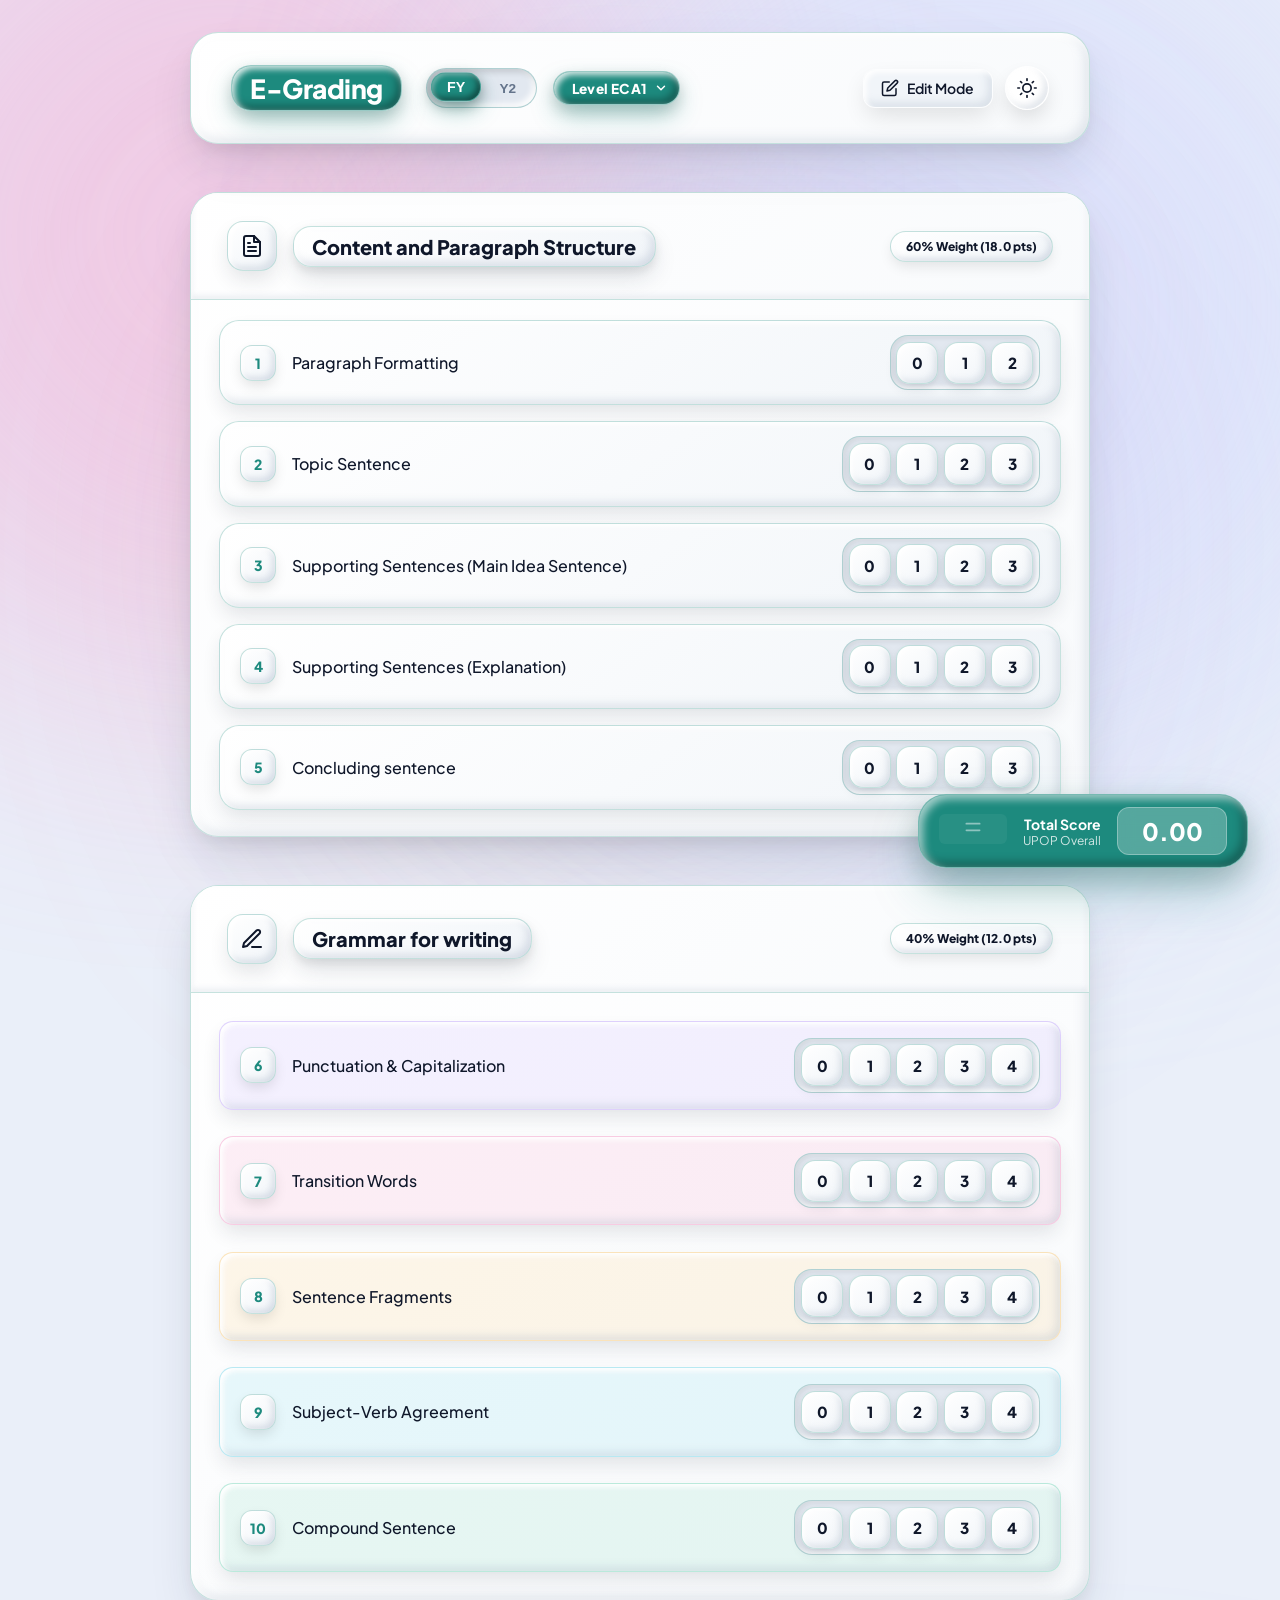
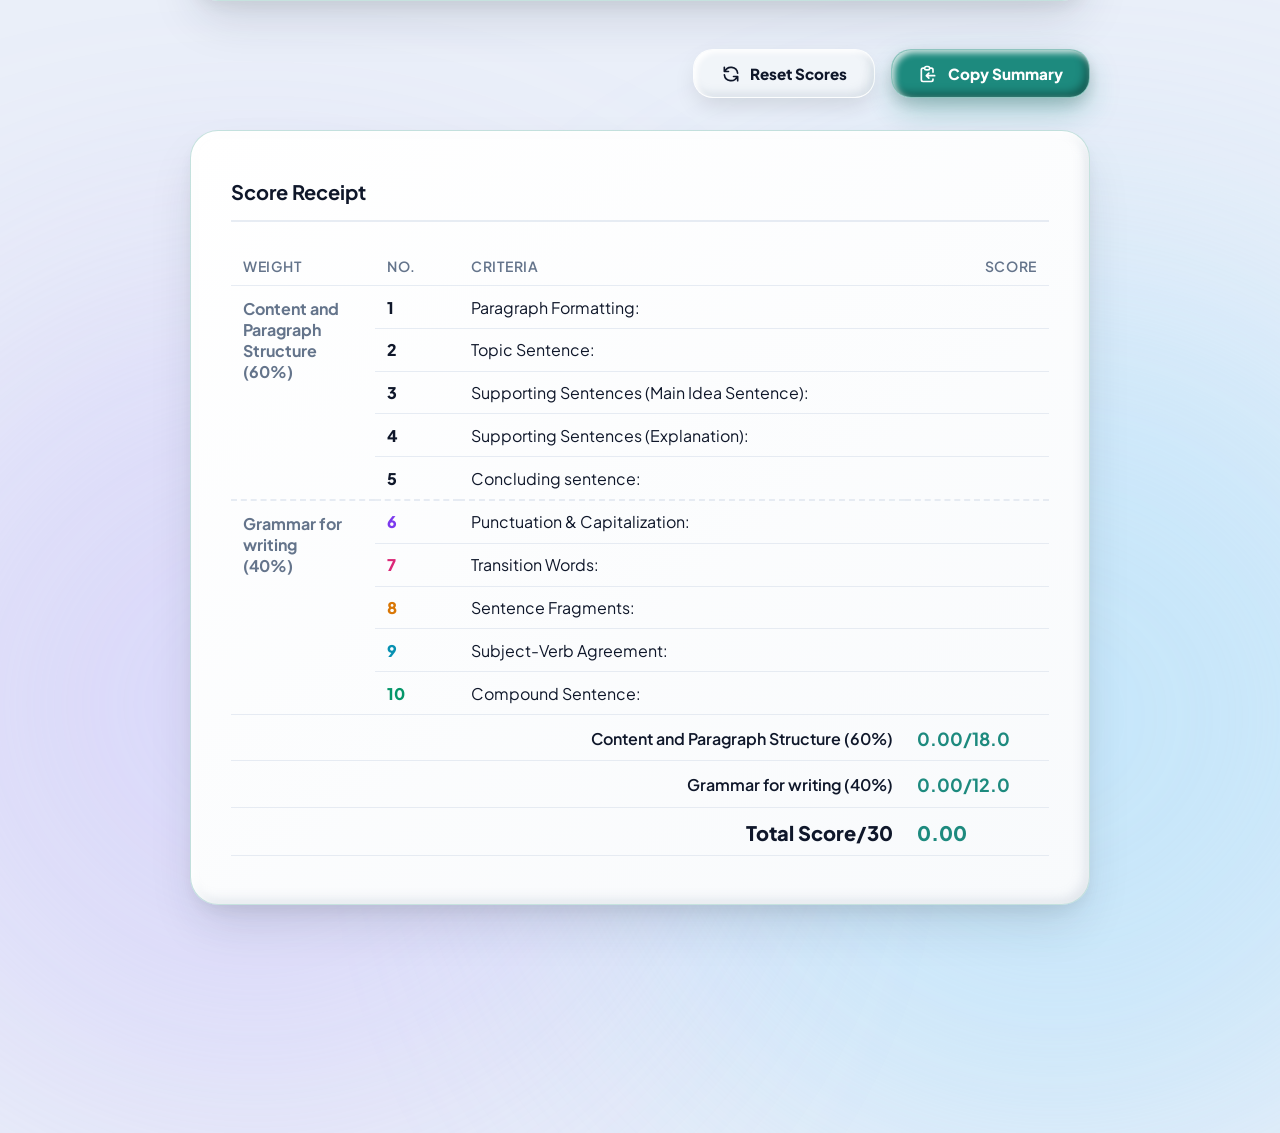
==== commit 8b099a2e: "Add files via upload" ====
--- a/index.html
+++ b/index.html
@@ -6,8 +6,8 @@
     <meta name="viewport" content="width=device-width, initial-scale=1.0">
     <title>E-Grading</title>
     <link rel="icon" type="image/svg+xml" href="favicon.svg?v=1.0">
-    <link href="https://fonts.googleapis.com/css2?family=Inter:wght@400;500;600;700;800&display=swap" rel="stylesheet">
-    <link rel="stylesheet" href="style.css?v=7.0">
+    <link href="https://fonts.googleapis.com/css2?family=Plus+Jakarta+Sans:wght@400;500;600;700;800&family=Inter:wght@400;500;600;700;800&display=swap" rel="stylesheet">
+    <link rel="stylesheet" href="style.css?v=9.0">
 </head>
 
 <div class="mesh-wrapper">
@@ -20,7 +20,7 @@
 </div>
 <div class="noise-overlay"></div>
 
-<div class="floating-score-card glass-panel fade-in" id="draggable-score">
+<div class="floating-score-card fade-in" id="draggable-score">
     <div class="drag-handle" title="Drag to move anywhere">
         <svg width="20" height="20" fill="none" stroke="currentColor" viewBox="0 0 24 24">
             <path stroke-linecap="round" stroke-linejoin="round" stroke-width="2" d="M4 8h16M4 16h16"></path>
@@ -39,7 +39,7 @@
     <!-- Premium Header -->
     <header class="header glass-panel">
         <div class="header-left">
-            <h1 class="title">E-Grading
+            <h1 class="title"><span class="title-logo">E-Grading</span>
                 <div class="year-toggle-group" id="year-toggle-group">
                     <button class="year-toggle-btn active" data-year="FY">FY</button>
                     <button class="year-toggle-btn" data-year="Y2">Y2</button>
@@ -80,21 +80,45 @@
     </header>
 
     <!-- Edit Toolbar (Shown in Edit Mode) -->
-    <div class="edit-toolbar glass-panel fade-in" id="edit-toolbar" style="display: none; margin-bottom: 2rem; padding: 1.25rem 2rem; justify-content: space-between; align-items: center; gap: 1rem; flex-wrap: wrap;">
-        <div class="toolbar-info" style="display: flex; align-items: center; gap: 1rem; flex-wrap: wrap;">
-            <span class="badge edit-mode-tag" style="background: var(--primary); padding: 0.35rem 0.75rem;">✏️ EDIT MODE</span>
-            <div style="display: flex; align-items: center; gap: 0.5rem; background: var(--bg-card); padding: 0.35rem 0.75rem; border-radius: 10px; border: 1px solid var(--border);">
-                <label for="edit-exam-total-points" style="font-size: 0.875rem; font-weight: 700; color: var(--text-main);">Overall Exam Score:</label>
-                <input type="number" id="edit-exam-total-points" value="30" min="1" max="1000" style="width: 75px; padding: 0.3rem 0.5rem; border-radius: 6px; border: 1px solid var(--border); background: var(--bg-main); color: var(--text-main); font-weight: bold; font-size: 0.95rem; text-align: center;">
-                <span style="font-size: 0.85rem; font-weight: 600; color: var(--text-muted);">pts</span>
-            </div>
-        </div>
-        <div class="toolbar-actions" style="display: flex; gap: 0.75rem; align-items: center;">
-            <button id="save-sync-btn" class="btn btn-primary" style="padding: 0.5rem 1.25rem; font-size: 0.875rem;">
-                ☁️ Save & Sync
-            </button>
-            <button id="restore-default-btn" class="btn btn-secondary" style="padding: 0.5rem 1rem; font-size: 0.875rem;">
-                🔄 Restore Defaults
+    <div class="edit-toolbar glass-panel fade-in" id="edit-toolbar" style="display: none;">
+        <div class="edit-toolbar-left">
+            <span class="badge edit-mode-tag">
+                <svg width="13" height="13" viewBox="0 0 24 24" fill="none" stroke="currentColor" stroke-width="2.5" stroke-linecap="round" stroke-linejoin="round">
+                    <path d="M12 20h9"></path>
+                    <path d="M16.5 3.5a2.121 2.121 0 0 1 3 3L7 19l-4 1 1-4L16.5 3.5z"></path>
+                </svg>
+                <span>EDIT MODE</span>
+            </span>
+            <div class="edit-toolbar-divider"></div>
+            <div class="edit-toolbar-pill">
+                <label for="edit-exam-total-points">Exam Score:</label>
+                <input type="number" id="edit-exam-total-points" value="30" min="1" max="1000">
+                <span class="pts-unit">pts</span>
+            </div>
+            <div class="edit-toolbar-pill">
+                <label for="edit-show-score-100">
+                    <input type="checkbox" id="edit-show-score-100">
+                    <span>Display Score / 100</span>
+                </label>
+            </div>
+        </div>
+        <div class="edit-toolbar-right">
+            <button id="restore-default-btn" class="btn btn-secondary">
+                <svg width="14" height="14" viewBox="0 0 24 24" fill="none" stroke="currentColor" stroke-width="2" stroke-linecap="round" stroke-linejoin="round">
+                    <path d="M3 12a9 9 0 0 1 9-9 9.75 9.75 0 0 1 6.74 2.74L21 8"></path>
+                    <path d="M21 3v5h-5"></path>
+                    <path d="M21 12a9 9 0 0 1-9 9 9.75 9.75 0 0 1-6.74-2.74L3 16"></path>
+                    <path d="M8 16H3v5"></path>
+                </svg>
+                <span>Restore Defaults</span>
+            </button>
+            <button id="save-sync-btn" class="btn btn-primary">
+                <svg width="15" height="15" viewBox="0 0 24 24" fill="none" stroke="currentColor" stroke-width="2.2" stroke-linecap="round" stroke-linejoin="round">
+                    <path d="M19 16.9A5 5 0 0 0 18 7h-1.26a8 8 0 1 0-11.62 9"></path>
+                    <polyline points="12 11 12 21"></polyline>
+                    <polyline points="8 15 12 11 16 15"></polyline>
+                </svg>
+                <span>Save & Sync</span>
             </button>
         </div>
     </div>
@@ -214,6 +238,10 @@
                         <td colspan="3" class="total-label text-bold">Total Score/30</td>
                         <td class="total-val text-brand text-bold" id="total-score">0.00</td>
                     </tr>
+                    <tr id="normalized-score-row" class="normalized-total-row" style="display: none;">
+                        <td colspan="3" class="total-label text-bold" style="color: var(--primary);">Normalized Score</td>
+                        <td class="total-val text-brand text-bold" id="total-score-100" style="color: var(--primary);">0.00 / 100</td>
+                    </tr>
                 </tfoot>
             </table>
         </div>
@@ -221,7 +249,7 @@
     </main>
 </div>
 
-<script src="script.js?v=7.0"></script>
+<script src="script.js?v=9.0"></script>
 </body>
 
 </html>
--- a/style.css
+++ b/style.css
@@ -7,7 +7,7 @@
     --text-main: #0F172A;
     --text-muted: #64748B;
 
-    --bg-main: #F1F5F9;
+    --bg-main: #EAEFF9;
     --bg-card: rgba(255, 255, 255, 0.65);
     --bg-btn: rgba(255, 255, 255, 0.75);
 
@@ -26,16 +26,17 @@
     --color-b2: #6D28D9;
 
     /* Mesh Blob Colors */
-    --mesh-1: #818CF8;
-    --mesh-2: #F472B6;
-    --mesh-3: #38BDF8;
-    --mesh-4: #A78BFA;
-    --mesh-5: #34D399;
-    --mesh-6: #FBBF24;
+    --mesh-1: #FBCFE8;
+    --mesh-2: #DDD6FE;
+    --mesh-3: #BAE6FD;
+    --mesh-4: #E0E7FF;
+    --mesh-5: #FDE68A;
+    --mesh-6: #C084FC;
 
     /* Dynamic Level Derived Colors */
     --primary-glow: rgba(79, 70, 229, 0.35);
     --primary-transparent: rgba(79, 70, 229, 0.12);
+    --primary-border: rgba(79, 70, 229, 0.25);
 
     --success: #059669;
     --purple: #7C3AED;
@@ -68,7 +69,7 @@
 }
 
 body {
-    font-family: 'Inter', sans-serif;
+    font-family: 'Plus Jakarta Sans', 'Inter', -apple-system, BlinkMacSystemFont, sans-serif;
     background-color: var(--bg-main);
     color: var(--text-main);
     margin: 0;
@@ -110,12 +111,12 @@
     position: absolute;
     border-radius: 50%;
     filter: blur(140px);
-    opacity: 0.18;
+    opacity: 0.45;
     will-change: transform;
 }
 
 .mesh-1 {
-    background: radial-gradient(circle, #a5b4fc 0%, #cbd5e1 100%);
+    background: radial-gradient(circle, #FBCFE8 0%, #F472B6 70%, transparent 100%);
     width: 65vw;
     height: 65vw;
     top: -20vh;
@@ -124,56 +125,65 @@
 }
 
 .mesh-2 {
-    background: radial-gradient(circle, #94a3b8 0%, #e2e8f0 100%);
-    width: 55vw;
-    height: 55vw;
+    background: radial-gradient(circle, #DDD6FE 0%, #C7D2FE 70%, transparent 100%);
+    width: 70vw;
+    height: 70vw;
+    top: -15vh;
+    right: -10vw;
+    animation: float 32s ease-in-out infinite reverse;
+}
+
+.mesh-3 {
+    background: radial-gradient(circle, #BAE6FD 0%, #7DD3FC 70%, transparent 100%);
+    width: 65vw;
+    height: 65vw;
     bottom: -20vh;
     right: -15vw;
-    animation: float 32s ease-in-out infinite reverse;
-}
-
-.mesh-3 {
-    background: radial-gradient(circle, #818cf8 0%, #94a3b8 100%);
+    animation: float 30s ease-in-out infinite;
+}
+
+.mesh-4 {
+    background: radial-gradient(circle, #E0E7FF 0%, #A78BFA 60%, transparent 100%);
     width: 60vw;
     height: 60vw;
-    top: 15vh;
-    right: -10vw;
-    animation: float 30s ease-in-out infinite;
-}
-
-.mesh-4 {
-    background: radial-gradient(circle, #cbd5e1 0%, #94a3b8 100%);
-    width: 75vw;
-    height: 75vw;
     bottom: -15vh;
-    left: 10vw;
+    left: -10vw;
+    opacity: 0.35;
     animation: float 36s ease-in-out infinite reverse;
 }
 
 .mesh-5 {
-    background: radial-gradient(circle, #a5b4fc 0%, #cbd5e1 100%);
+    background: radial-gradient(circle, #FDE68A 0%, #FCA5A5 60%, transparent 100%);
     width: 45vw;
     height: 45vw;
-    top: 35vh;
-    left: 20vw;
-    filter: blur(140px);
-    opacity: 0.15;
+    top: 30vh;
+    left: 25vw;
+    filter: blur(160px);
+    opacity: 0.25;
     animation: float 40s ease-in-out infinite;
 }
 
 .mesh-6 {
-    background: radial-gradient(circle, #64748b 0%, #94a3b8 100%);
+    background: radial-gradient(circle, #C084FC 0%, #93C5FD 70%, transparent 100%);
     width: 50vw;
     height: 50vw;
-    bottom: 10vh;
-    right: 20vw;
-    opacity: 0.12;
+    top: 25vh;
+    right: 15vw;
+    filter: blur(150px);
+    opacity: 0.2;
     animation: float 34s linear infinite;
 }
 
 [data-theme="dark"] .mesh-blob {
-    opacity: 0.15;
-}
+    filter: blur(80px);
+    transform: translateZ(0);
+}
+[data-theme="dark"] .mesh-1 { background: radial-gradient(circle, #831843 0%, #4C1D95 100%); opacity: 0.25; }
+[data-theme="dark"] .mesh-2 { background: radial-gradient(circle, #3730A3 0%, #1E1B4B 100%); opacity: 0.25; }
+[data-theme="dark"] .mesh-3 { background: radial-gradient(circle, #0C4A6E 0%, #0369A1 100%); opacity: 0.25; }
+[data-theme="dark"] .mesh-4 { background: radial-gradient(circle, #4C1D95 0%, #1E1B4B 100%); opacity: 0.2; }
+[data-theme="dark"] .mesh-5 { background: radial-gradient(circle, #581C87 0%, #0F172A 100%); opacity: 0.15; }
+[data-theme="dark"] .mesh-6 { background: radial-gradient(circle, #1E3A8A 0%, #0F172A 100%); opacity: 0.2; }
 
 /* Noise overlay - Disabled for performance during scroll */
 .noise-overlay {
@@ -203,43 +213,55 @@
     margin: 0 auto;
 }
 
-/* Glass Panel Reusable Class */
+/* Claymorphism Reusable Card Class */
 .glass-panel {
-    background: rgba(255, 255, 255, 0.55);
-    backdrop-filter: blur(28px) saturate(200%);
-    -webkit-backdrop-filter: blur(28px) saturate(200%);
-    border: 1px solid rgba(255, 255, 255, 0.7);
-    box-shadow: 
-        0 20px 40px -15px rgba(30, 41, 59, 0.08),
-        inset 0 1px 1px 0 rgba(255, 255, 255, 0.9);
-    border-radius: 24px;
-    transition: all 0.4s cubic-bezier(0.4, 0, 0.2, 1);
+    background: linear-gradient(145deg, #FFFFFF 0%, #F8FAFC 100%);
+    border: 1px solid var(--primary-border);
+    box-shadow: 
+        0 24px 50px -10px rgba(30, 41, 59, 0.15),
+        0 8px 20px -4px rgba(0, 0, 0, 0.08),
+        inset 4px 4px 8px #FFFFFF,
+        inset -4px -4px 12px rgba(148, 163, 184, 0.25);
+    border-radius: 28px;
+    transform: translateZ(0);
+    transition: transform 0.35s cubic-bezier(0.34, 1.56, 0.64, 1), box-shadow 0.35s ease, background-color 0.35s ease, border-color 0.35s ease;
 }
 
 .glass-panel:hover {
-    background: rgba(255, 255, 255, 0.65);
-    box-shadow: 
-        0 25px 50px -12px rgba(30, 41, 59, 0.12),
-        inset 0 1px 1px 0 rgba(255, 255, 255, 1);
+    background: linear-gradient(145deg, #FFFFFF 0%, #F1F5F9 100%);
+    border-color: var(--primary-glow);
+    transform: translateY(-2px);
+    box-shadow: 
+        0 30px 60px -10px rgba(30, 41, 59, 0.2),
+        0 12px 28px -4px rgba(0, 0, 0, 0.1),
+        inset 4px 4px 8px #FFFFFF,
+        inset -5px -5px 12px rgba(148, 163, 184, 0.3);
 }
 
 [data-theme="dark"] .glass-panel {
-    background: rgba(15, 23, 42, 0.65);
-    border: 1px solid rgba(255, 255, 255, 0.15);
-    box-shadow: 
-        0 20px 50px -15px rgba(0, 0, 0, 0.5),
-        inset 0 1px 1px 0 rgba(255, 255, 255, 0.15);
+    background: rgba(30, 41, 59, 0.88);
+    border: 1px solid var(--primary-border);
+    box-shadow: 
+        0 24px 56px -10px rgba(0, 0, 0, 0.6),
+        0 8px 24px -4px rgba(0, 0, 0, 0.4),
+        inset 3px 3px 6px rgba(255, 255, 255, 0.12),
+        inset -4px -4px 10px rgba(0, 0, 0, 0.55);
 }
 
 [data-theme="dark"] .glass-panel:hover {
-    background: rgba(30, 41, 59, 0.75);
-    border-color: rgba(255, 255, 255, 0.25);
-}
-
-/* Theme Toggle Button */
+    background: rgba(30, 41, 59, 0.95);
+    border-color: var(--primary-glow);
+    box-shadow: 
+        0 30px 64px -10px rgba(0, 0, 0, 0.7),
+        0 12px 28px -4px rgba(0, 0, 0, 0.5),
+        inset 2px 2px 4px rgba(255, 255, 255, 0.12),
+        inset -4px -4px 10px rgba(0, 0, 0, 0.65);
+}
+
+/* 3D Clay Theme Toggle Button */
 .theme-btn {
-    background: var(--secondary);
-    border: 1px solid var(--border);
+    background: rgba(255, 255, 255, 0.9);
+    border: 1px solid rgba(255, 255, 255, 0.8);
     color: var(--text-main);
     width: 44px;
     height: 44px;
@@ -248,15 +270,24 @@
     align-items: center;
     justify-content: center;
     cursor: pointer;
-    backdrop-filter: blur(8px);
-    -webkit-backdrop-filter: blur(8px);
-    transition: all 0.3s;
-    box-shadow: var(--shadow-glass);
+    transition: all 0.3s cubic-bezier(0.34, 1.56, 0.64, 1);
+    box-shadow: 
+        0 10px 20px -2px rgba(0, 0, 0, 0.12),
+        inset 3px 3px 5px rgba(255, 255, 255, 0.95),
+        inset -4px -4px 6px rgba(148, 163, 184, 0.25);
+}
+
+[data-theme="dark"] .theme-btn {
+    background: rgba(51, 65, 85, 0.9);
+    border-color: rgba(255, 255, 255, 0.2);
+    box-shadow: 
+        0 8px 18px -2px rgba(0, 0, 0, 0.5),
+        inset 2.5px 2.5px 4px rgba(255, 255, 255, 0.3),
+        inset -2.5px -2.5px 5px rgba(0, 0, 0, 0.6);
 }
 
 .theme-btn:hover {
-    background: var(--secondary-hover);
-    transform: scale(1.05);
+    transform: translateY(-2px) scale(1.08);
 }
 
 /* Header */
@@ -280,7 +311,7 @@
 }
 
 .title {
-    margin: 0.5rem 0 0 0;
+    margin: 0;
     font-size: 2.25rem;
     font-weight: 800;
     color: var(--text-main);
@@ -290,15 +321,56 @@
     letter-spacing: -0.02em;
 }
 
+/* 3D Claymorphism Title Logo */
+.title-logo {
+    display: inline-flex;
+    align-items: center;
+    padding: 0.35rem 1.15rem;
+    background: linear-gradient(135deg, var(--primary) 0%, var(--primary-hover) 100%);
+    color: #FFFFFF !important;
+    border-radius: 20px;
+    font-size: 1.65rem;
+    font-weight: 800;
+    letter-spacing: -0.02em;
+    border: 1px solid rgba(255, 255, 255, 0.55);
+    box-shadow: 
+        0 12px 28px -4px var(--primary-glow),
+        0 6px 14px rgba(0, 0, 0, 0.15),
+        inset 3px 3px 6px rgba(255, 255, 255, 0.85),
+        inset -4px -4px 8px rgba(0, 0, 0, 0.35);
+    transition: transform 0.35s cubic-bezier(0.34, 1.56, 0.64, 1), box-shadow 0.35s ease;
+    user-select: none;
+}
+
+[data-theme="dark"] .title-logo {
+    background: linear-gradient(135deg, var(--primary) 0%, var(--primary-hover) 100%);
+    color: #FFFFFF !important;
+    border-color: rgba(255, 255, 255, 0.22);
+    box-shadow: 
+        0 0 24px var(--primary-glow),
+        0 8px 20px rgba(0, 0, 0, 0.5),
+        inset 2px 2px 4px rgba(255, 255, 255, 0.25),
+        inset -3px -3px 6px rgba(0, 0, 0, 0.35);
+}
+
+.title-logo:hover {
+    transform: translateY(-2px) scale(1.04);
+}
+
 .badge {
-    font-size: 0.75rem;
-    padding: 0.25rem 0.75rem;
+    font-size: 0.85rem;
+    padding: 0.45rem 1.8rem 0.45rem 1.1rem;
     background: var(--primary);
     color: white;
-    border-radius: 999px;
-    font-weight: 600;
+    border-radius: 20px;
+    font-weight: 800;
     letter-spacing: 0.025em;
-    border: none;
+    border: 1px solid rgba(255, 255, 255, 0.55);
+    box-shadow: 
+        0 12px 26px -3px var(--primary-glow),
+        0 6px 14px rgba(0, 0, 0, 0.15),
+        inset 3px 3px 6px rgba(255, 255, 255, 0.85),
+        inset -4px -4px 8px rgba(0, 0, 0, 0.35);
 }
 
 .level-select {
@@ -307,36 +379,52 @@
     font-family: inherit;
     appearance: none;
     -webkit-appearance: none;
-    padding-right: 1.5rem;
-    background-image: url("data:image/svg+xml,%3Csvg xmlns='http://www.w3.org/2000/svg' width='12' height='12' viewBox='0 0 24 24' fill='none' stroke='white' stroke-width='2' stroke-linecap='round' stroke-linejoin='round'%3E%3Cpolyline points='6 9 12 15 18 9'%3E%3C/polyline%3E%3C/svg%3E");
+    background-image: url("data:image/svg+xml,%3Csvg xmlns='http://www.w3.org/2000/svg' width='14' height='14' viewBox='0 0 24 24' fill='none' stroke='white' stroke-width='2.5' stroke-linecap='round' stroke-linejoin='round'%3E%3Cpolyline points='6 9 12 15 18 9'%3E%3C/polyline%3E%3C/svg%3E");
     background-repeat: no-repeat;
-    background-position: right 0.5rem center;
-    transition: background-color 0.3s ease;
-}
-
-/* Year Toggle Segmented Control */
+    background-position: right 0.65rem center;
+    transition: all 0.3s cubic-bezier(0.34, 1.56, 0.64, 1);
+}
+
+.level-select:hover {
+    transform: translateY(-2px) scale(1.04);
+    box-shadow: 
+        0 16px 32px -3px var(--primary-glow),
+        0 8px 18px rgba(0, 0, 0, 0.18),
+        inset 3px 3px 6px rgba(255, 255, 255, 0.95),
+        inset -4px -4px 8px rgba(0, 0, 0, 0.35);
+}
+
+/* Year Toggle Segmented 3D Clay Control */
 .year-toggle-group {
     display: inline-flex;
-    background: var(--secondary);
-    padding: 0.25rem;
+    background: #E2E8F0;
+    padding: 0.3rem;
     border-radius: 999px;
-    border: 1px solid var(--border);
+    border: 1px solid var(--primary-border);
+    box-shadow: inset 3px 3px 6px rgba(0, 0, 0, 0.15), inset -3px -3px 6px #FFFFFF;
     gap: 0.25rem;
     align-items: center;
     vertical-align: middle;
     margin-left: 0.5rem;
 }
 
+[data-theme="dark"] .year-toggle-group {
+    background: rgba(15, 23, 42, 0.7);
+    border-color: var(--primary-border);
+    box-shadow: inset 0 2px 6px rgba(0, 0, 0, 0.5);
+}
+
 .year-toggle-btn {
     background: transparent;
-    border: none;
+    border: 1px solid transparent;
     color: var(--text-muted);
-    padding: 0.3rem 0.85rem;
+    padding: 0.35rem 0.9rem;
     border-radius: 999px;
     font-size: 0.85rem;
-    font-weight: 700;
+    font-weight: 800;
     cursor: pointer;
-    transition: all 0.25s ease;
+    transition: all 0.25s cubic-bezier(0.34, 1.56, 0.64, 1);
+    user-select: none;
 }
 
 .year-toggle-btn:hover {
@@ -344,9 +432,15 @@
 }
 
 .year-toggle-btn.active {
-    background: var(--primary);
-    color: white;
-    box-shadow: 0 4px 12px var(--primary-glow);
+    background: linear-gradient(135deg, var(--primary) 0%, var(--primary-hover) 100%);
+    color: white !important;
+    border: 1px solid rgba(255, 255, 255, 0.22);
+    box-shadow: 
+        0 10px 22px -2px var(--primary-glow),
+        0 4px 12px rgba(0, 0, 0, 0.35),
+        inset 2px 2px 4px rgba(255, 255, 255, 0.35),
+        inset -3px -3px 6px rgba(0, 0, 0, 0.45);
+    transform: scale(1.05) translateY(-1px);
 }
 
 select.level-eca1 {
@@ -440,16 +534,25 @@
     border-radius: 28px;
     color: white;
     gap: 1rem;
-    box-shadow: 0 25px 60px -10px var(--primary-glow), inset 0 1px 1px 0 rgba(255, 255, 255, 0.4);
-    border: 1px solid rgba(255, 255, 255, 0.35);
+    box-shadow: 
+        0 24px 54px -8px var(--primary-glow),
+        0 12px 28px rgba(0, 0, 0, 0.18),
+        inset 4px 4px 8px rgba(255, 255, 255, 0.6),
+        inset -5px -5px 10px rgba(0, 0, 0, 0.3);
+    border: 1px solid rgba(255, 255, 255, 0.4);
     backdrop-filter: blur(20px);
     -webkit-backdrop-filter: blur(20px);
     transition: transform 0.4s cubic-bezier(0.175, 0.885, 0.32, 1.275), box-shadow 0.4s ease;
 }
 
 .floating-score-card:hover {
+    background: linear-gradient(135deg, var(--primary) 0%, var(--primary-hover) 100%);
     transform: translateY(-50%) scale(1.05);
-    box-shadow: 0 30px 70px -5px var(--primary-glow);
+    box-shadow: 
+        0 30px 70px -5px var(--primary-glow),
+        0 14px 32px rgba(0, 0, 0, 0.25),
+        inset 4px 4px 8px rgba(255, 255, 255, 0.6),
+        inset -5px -5px 10px rgba(0, 0, 0, 0.3);
 }
 
 .drag-handle {
@@ -478,10 +581,6 @@
     box-shadow: 0 16px 48px rgba(0, 0, 0, 0.4);
 }
 
-.floating-score-card:hover {
-    transform: translateY(-50%) scale(1.05);
-}
-
 .floating-score-card .score-info {
     text-align: center;
 }
@@ -501,27 +600,29 @@
     }
 }
 
-/* Categories */
+/* Monochromatic 3D Clay Category Headers */
 .category-card {
     margin-bottom: 3rem;
     overflow: hidden;
-    backdrop-filter: blur(28px);
 }
 
 .cat-header {
     display: flex;
     justify-content: space-between;
     align-items: center;
-    padding: 2rem 2.5rem;
-    border-bottom: 1px solid var(--border);
-    background: linear-gradient(180deg, rgba(255, 255, 255, 0.05) 0%, transparent 100%);
-}
-
-.content-theme {
-    border-top: none;
-}
-
-.grammar-theme {
+    padding: 1.75rem 2.25rem;
+    border-bottom: 1px solid var(--primary-border);
+    background: linear-gradient(145deg, rgba(255, 255, 255, 0.95) 0%, rgba(248, 250, 252, 0.95) 100%);
+    box-shadow: inset 0 2px 4px #FFFFFF, inset 0 -3px 6px rgba(148, 163, 184, 0.2);
+}
+
+[data-theme="dark"] .cat-header {
+    background: linear-gradient(145deg, rgba(30, 41, 59, 0.95) 0%, rgba(15, 23, 42, 0.95) 100%);
+    border-bottom: 1px solid var(--primary-border);
+    box-shadow: inset 0 2px 4px rgba(255, 255, 255, 0.15), inset 0 -2px 6px rgba(0, 0, 0, 0.4);
+}
+
+.content-theme, .grammar-theme {
     border-top: none;
 }
 
@@ -537,25 +638,53 @@
     justify-content: center;
     width: 48px;
     height: 48px;
-    border-radius: 12px;
-    background: var(--secondary);
-    color: var(--primary);
-    backdrop-filter: blur(4px);
-    border: 1px solid var(--border);
-}
-
-.content-theme .icon-box {
-    color: var(--success);
-}
-
-.grammar-theme .icon-box {
-    color: var(--purple);
+    border-radius: 16px;
+    background: linear-gradient(145deg, #FFFFFF 0%, #F1F5F9 100%);
+    color: var(--text-main);
+    border: 1px solid var(--primary-border);
+    box-shadow: 
+        0 10px 20px -2px rgba(30, 41, 59, 0.12),
+        inset 3px 3px 5px #FFFFFF,
+        inset -4px -4px 6px rgba(148, 163, 184, 0.25);
+}
+
+[data-theme="dark"] .icon-box {
+    background: linear-gradient(145deg, rgba(51, 65, 85, 0.9) 0%, rgba(30, 41, 59, 0.9) 100%);
+    color: #F8FAFC;
+    border-color: var(--primary-border);
+    box-shadow: 
+        0 8px 18px -2px rgba(0, 0, 0, 0.5),
+        inset 2.5px 2.5px 4px rgba(255, 255, 255, 0.3),
+        inset -2.5px -2.5px 5px rgba(0, 0, 0, 0.6);
 }
 
 .cat-title-wrap h2 {
     margin: 0;
     font-size: 1.25rem;
-    font-weight: 700;
+    font-weight: 800;
+    display: inline-flex;
+    align-items: center;
+    padding: 0.45rem 1.15rem;
+    border-radius: 18px;
+    background: linear-gradient(145deg, #FFFFFF 0%, #F1F5F9 100%);
+    color: #0F172A;
+    border: 1px solid var(--primary-border);
+    box-shadow: 
+        0 12px 24px -3px rgba(30, 41, 59, 0.15),
+        0 4px 10px rgba(0, 0, 0, 0.08),
+        inset 3px 3px 5px #FFFFFF,
+        inset -4px -4px 8px rgba(148, 163, 184, 0.3);
+    user-select: none;
+}
+
+[data-theme="dark"] .cat-title-wrap h2 {
+    background: linear-gradient(145deg, rgba(51, 65, 85, 0.9) 0%, rgba(30, 41, 59, 0.9) 100%);
+    color: #F8FAFC;
+    border-color: var(--primary-border);
+    box-shadow: 
+        0 8px 20px -3px rgba(0, 0, 0, 0.5),
+        inset 1.5px 1.5px 3px rgba(255, 255, 255, 0.1),
+        inset -2.5px -2.5px 5px rgba(0, 0, 0, 0.6);
 }
 
 .cat-title-wrap p {
@@ -566,13 +695,26 @@
 
 .weight-badge {
     font-size: 0.75rem;
-    font-weight: 600;
-    background: var(--secondary);
-    backdrop-filter: blur(4px);
-    padding: 0.4rem 0.8rem;
+    font-weight: 800;
+    background: linear-gradient(145deg, #FFFFFF 0%, #F1F5F9 100%);
+    padding: 0.45rem 0.95rem;
     border-radius: 999px;
     color: var(--text-main);
-    border: 1px solid var(--border);
+    border: 1px solid var(--primary-border);
+    box-shadow: 
+        0 6px 14px -2px rgba(0, 0, 0, 0.1),
+        inset 2px 2px 4px #FFFFFF,
+        inset -3px -3px 6px rgba(148, 163, 184, 0.3);
+}
+
+[data-theme="dark"] .weight-badge {
+    background: rgba(51, 65, 85, 0.85);
+    border-color: var(--primary-border);
+    color: #F8FAFC;
+    box-shadow: 
+        0 4px 12px -2px rgba(0, 0, 0, 0.4),
+        inset 2px 2px 4px rgba(255, 255, 255, 0.25),
+        inset -2px -2px 4px rgba(0, 0, 0, 0.5);
 }
 
 /* Criteria rows */
@@ -580,7 +722,7 @@
     padding: 1.25rem 1.75rem;
     display: flex;
     flex-direction: column;
-    gap: 0.5rem;
+    gap: 0.65rem;
 }
 
 .crit-row {
@@ -588,31 +730,45 @@
     justify-content: space-between;
     align-items: center;
     padding: 0.875rem 1.25rem;
-    border-radius: 16px;
-    background: rgba(255, 255, 255, 0.4);
-    border: 1px solid rgba(255, 255, 255, 0.6);
-    backdrop-filter: blur(12px);
-    -webkit-backdrop-filter: blur(12px);
-    transition: all 0.25s cubic-bezier(0.4, 0, 0.2, 1);
+    border-radius: 20px;
+    background: linear-gradient(145deg, #FFFFFF 0%, #F1F5F9 100%);
+    border: 1px solid var(--primary-border);
+    box-shadow: 
+        0 10px 20px -3px rgba(30, 41, 59, 0.12),
+        inset 3px 3px 5px #FFFFFF,
+        inset -4px -4px 8px rgba(148, 163, 184, 0.25);
+    transition: transform 0.25s cubic-bezier(0.34, 1.56, 0.64, 1), box-shadow 0.25s ease, background-color 0.25s ease, border-color 0.25s ease;
+    transform: translateZ(0);
     margin-bottom: 0.35rem;
 }
 
 [data-theme="dark"] .crit-row {
-    background: rgba(15, 23, 42, 0.35);
-    border-color: rgba(255, 255, 255, 0.08);
+    background: rgba(30, 41, 59, 0.75);
+    border-color: var(--primary-border);
+    box-shadow: 
+        0 6px 16px -3px rgba(0, 0, 0, 0.4),
+        inset 2.5px 2.5px 5px rgba(255, 255, 255, 0.18),
+        inset -3px -3px 6px rgba(0, 0, 0, 0.5);
 }
 
 .crit-row:hover {
-    background: rgba(255, 255, 255, 0.7);
-    border-color: rgba(255, 255, 255, 0.9);
+    background: #FFFFFF;
+    border-color: var(--primary-glow);
     transform: translateY(-2px);
-    box-shadow: 0 10px 25px -5px rgba(30, 41, 59, 0.08);
+    box-shadow: 
+        0 14px 28px -4px rgba(30, 41, 59, 0.18),
+        inset 3px 3px 5px #FFFFFF,
+        inset -4px -4px 8px rgba(148, 163, 184, 0.3);
 }
 
 [data-theme="dark"] .crit-row:hover {
-    background: rgba(30, 41, 59, 0.6);
-    border-color: rgba(255, 255, 255, 0.15);
-    box-shadow: 0 10px 25px -5px rgba(0, 0, 0, 0.3);
+    background: rgba(30, 41, 59, 0.95);
+    border-color: var(--primary-glow);
+    transform: translateY(-2px);
+    box-shadow: 
+        0 10px 24px -4px rgba(0, 0, 0, 0.6),
+        inset 2.5px 2.5px 5px rgba(255, 255, 255, 0.3),
+        inset -3px -3px 6px rgba(0, 0, 0, 0.6);
 }
 
 .crit-info {
@@ -625,21 +781,29 @@
     display: flex;
     align-items: center;
     justify-content: center;
-    width: 32px;
-    height: 32px;
-    background: rgba(255, 255, 255, 0.8);
-    border: 1px solid rgba(255, 255, 255, 0.9);
-    border-radius: 10px;
+    width: 34px;
+    height: 34px;
+    background: linear-gradient(145deg, #FFFFFF 0%, #F1F5F9 100%);
+    border: 1px solid var(--primary-border);
+    border-radius: 12px;
     font-size: 0.875rem;
     font-weight: 800;
     color: var(--primary);
-    box-shadow: 0 2px 8px rgba(0, 0, 0, 0.04);
+    box-shadow: 
+        0 6px 14px -2px rgba(0, 0, 0, 0.12),
+        inset 2px 2px 4px #FFFFFF,
+        inset -3px -3px 6px rgba(148, 163, 184, 0.3);
 }
 
 [data-theme="dark"] .crit-num {
-    background: rgba(30, 41, 59, 0.8);
-    border-color: rgba(255, 255, 255, 0.12);
-    color: var(--primary);
+    background: linear-gradient(145deg, rgba(51, 65, 85, 0.95) 0%, rgba(30, 41, 59, 0.95) 100%) !important;
+    border: 1px solid var(--primary-border) !important;
+    color: #FFFFFF !important;
+    font-weight: 800 !important;
+    box-shadow: 
+        0 4px 12px -2px rgba(0, 0, 0, 0.5),
+        inset 2px 2px 4px rgba(255, 255, 255, 0.35),
+        inset -2px -2px 4px rgba(0, 0, 0, 0.6);
 }
 
 .crit-name {
@@ -651,17 +815,17 @@
 .crit-scores {
     display: flex;
     gap: 0.35rem;
-    background: rgba(15, 23, 42, 0.04);
+    background: #E2E8F0;
     padding: 0.35rem;
-    border-radius: 16px;
-    border: 1px solid var(--border);
-    backdrop-filter: blur(12px);
-    -webkit-backdrop-filter: blur(12px);
+    border-radius: 18px;
+    border: 1px solid var(--primary-border);
+    box-shadow: inset 2px 2px 5px rgba(0, 0, 0, 0.08), inset -2px -2px 5px #FFFFFF;
 }
 
 [data-theme="dark"] .crit-scores {
-    background: rgba(0, 0, 0, 0.25);
-    border-color: rgba(255, 255, 255, 0.08);
+    background: rgba(15, 23, 42, 0.65);
+    border: 1px solid var(--primary-border);
+    box-shadow: inset 0 2px 6px rgba(0, 0, 0, 0.4);
 }
 
 .score-btn {
@@ -682,29 +846,87 @@
     justify-content: center;
     width: 40px;
     height: 40px;
-    border-radius: 12px;
-    font-weight: 700;
+    border-radius: 14px;
+    font-weight: 800;
     font-size: 0.95rem;
-    color: var(--text-main);
-    transition: all 0.25 cubic-bezier(0.4, 0, 0.2, 1);
+    color: #0F172A;
+    background: linear-gradient(145deg, #FFFFFF 0%, #F1F5F9 100%);
+    border: 1px solid var(--primary-border);
+    box-shadow: 
+        0 6px 14px -2px rgba(30, 41, 59, 0.12),
+        0 2px 6px rgba(0, 0, 0, 0.06),
+        inset 2.5px 2.5px 4px #FFFFFF,
+        inset -3px -3px 6px rgba(148, 163, 184, 0.25);
+    transition: transform 0.25s cubic-bezier(0.34, 1.56, 0.64, 1), box-shadow 0.25s ease, background-color 0.25s ease, border-color 0.25s ease;
+    transform: translateZ(0);
     position: relative;
-    overflow: hidden;
-    border: 1px solid transparent;
+    user-select: none;
+}
+
+[data-theme="dark"] .score-btn span {
+    background: linear-gradient(145deg, rgba(51, 65, 85, 0.85) 0%, rgba(30, 41, 59, 0.95) 100%);
+    color: #F8FAFC;
+    border: 1px solid var(--primary-border);
+    box-shadow: 
+        0 6px 14px -2px rgba(0, 0, 0, 0.5),
+        0 2px 4px rgba(0, 0, 0, 0.3),
+        inset 2px 2px 4px rgba(255, 255, 255, 0.35),
+        inset -2px -2px 5px rgba(0, 0, 0, 0.6);
 }
 
 .score-btn:hover span {
-    background: var(--bg-btn);
-    box-shadow: 0 4px 12px rgba(0, 0, 0, 0.05);
-    transform: translateY(-1px);
-}
-
-.score-btn input:checked+span {
+    transform: translateY(-3px) scale(1.06);
+    box-shadow: 
+        0 14px 24px -4px rgba(0, 0, 0, 0.15),
+        0 6px 14px -2px rgba(0, 0, 0, 0.08),
+        inset 3px 3px 5px rgba(255, 255, 255, 0.95),
+        inset -4px -4px 8px rgba(148, 163, 184, 0.25);
+}
+
+[data-theme="dark"] .score-btn:hover span {
+    background: linear-gradient(145deg, rgba(71, 85, 105, 0.95) 0%, rgba(51, 65, 85, 0.95) 100%);
+    color: #FFFFFF;
+    border-color: var(--primary-glow);
+    box-shadow: 
+        0 8px 18px -2px rgba(0, 0, 0, 0.6),
+        0 3px 6px rgba(0, 0, 0, 0.4),
+        inset 2.5px 2.5px 5px rgba(255, 255, 255, 0.5),
+        inset -2.5px -2.5px 5px rgba(0, 0, 0, 0.7);
+    transform: translateY(-3px) scale(1.06);
+}
+
+.score-btn input:checked + span {
     background: linear-gradient(135deg, var(--primary) 0%, var(--primary-hover) 100%);
     color: #ffffff !important;
-    box-shadow: 0 6px 18px var(--primary-glow);
-    border: 1px solid rgba(255, 255, 255, 0.4);
-    transform: scale(1.06);
+    border: 1px solid rgba(255, 255, 255, 0.55);
+    box-shadow: 
+        0 10px 28px -2px var(--primary-glow),
+        0 6px 12px rgba(0, 0, 0, 0.25),
+        inset 2.5px 2.5px 5px rgba(255, 255, 255, 0.85),
+        inset -3px -3px 6px rgba(0, 0, 0, 0.35);
+    transform: translateY(-2px) scale(1.1);
     z-index: 2;
+}
+
+[data-theme="dark"] .score-btn input:checked + span {
+    background: linear-gradient(135deg, var(--primary) 0%, var(--primary-hover) 100%);
+    color: #ffffff !important;
+    border: 1px solid rgba(255, 255, 255, 0.22);
+    box-shadow: 
+        0 0 24px var(--primary-glow),
+        0 8px 20px rgba(0, 0, 0, 0.5),
+        inset 2px 2px 4px rgba(255, 255, 255, 0.25),
+        inset -2px -2px 5px rgba(0, 0, 0, 0.35);
+    transform: translateY(-2px) scale(1.1);
+    z-index: 2;
+}
+
+.score-btn:active span {
+    transform: translateY(1px) scale(0.96);
+    box-shadow: 
+        0 2px 4px rgba(0, 0, 0, 0.05),
+        inset 4px 4px 8px rgba(0, 0, 0, 0.18),
+        inset -2px -2px 4px rgba(255, 255, 255, 0.4);
 }
 
 /* Custom Colors for specific numbers */
@@ -738,103 +960,109 @@
     background: rgba(16, 185, 129, 0.2);
 }
 
+[data-theme="dark"] .bg-purple { color: #FFFFFF !important; background: rgba(139, 92, 246, 0.35) !important; border: 1px solid rgba(167, 139, 250, 0.4); }
+[data-theme="dark"] .bg-pink { color: #FFFFFF !important; background: rgba(236, 72, 153, 0.35) !important; border: 1px solid rgba(244, 114, 182, 0.4); }
+[data-theme="dark"] .bg-orange { color: #FFFFFF !important; background: rgba(245, 158, 11, 0.35) !important; border: 1px solid rgba(251, 191, 36, 0.4); }
+[data-theme="dark"] .bg-cyan { color: #FFFFFF !important; background: rgba(6, 182, 212, 0.35) !important; border: 1px solid rgba(56, 189, 248, 0.4); }
+[data-theme="dark"] .bg-emerald { color: #FFFFFF !important; background: rgba(16, 185, 129, 0.35) !important; border: 1px solid rgba(52, 211, 153, 0.4); }
+
 /* Soft Row Background Tints for Grammar Items (6-10) */
 .crit-row.row-bg-purple {
-    background: rgba(139, 92, 246, 0.035);
-    border: 1px solid rgba(139, 92, 246, 0.12);
+    background: rgba(139, 92, 246, 0.085);
+    border: 1px solid rgba(139, 92, 246, 0.2);
     border-radius: 14px;
     padding: 1rem 1.25rem;
     margin: 0.5rem 0;
 }
 .crit-row.row-bg-purple:hover {
-    background: rgba(139, 92, 246, 0.08);
+    background: rgba(139, 92, 246, 0.14);
 }
 
 .crit-row.row-bg-pink {
-    background: rgba(236, 72, 153, 0.035);
-    border: 1px solid rgba(236, 72, 153, 0.12);
+    background: rgba(236, 72, 153, 0.085);
+    border: 1px solid rgba(236, 72, 153, 0.2);
     border-radius: 14px;
     padding: 1rem 1.25rem;
     margin: 0.5rem 0;
 }
 .crit-row.row-bg-pink:hover {
-    background: rgba(236, 72, 153, 0.08);
+    background: rgba(236, 72, 153, 0.14);
 }
 
 .crit-row.row-bg-orange {
-    background: rgba(245, 158, 11, 0.035);
-    border: 1px solid rgba(245, 158, 11, 0.12);
+    background: rgba(245, 158, 11, 0.085);
+    border: 1px solid rgba(245, 158, 11, 0.2);
     border-radius: 14px;
     padding: 1rem 1.25rem;
     margin: 0.5rem 0;
 }
 .crit-row.row-bg-orange:hover {
-    background: rgba(245, 158, 11, 0.08);
+    background: rgba(245, 158, 11, 0.14);
 }
 
 .crit-row.row-bg-cyan {
-    background: rgba(6, 182, 212, 0.035);
-    border: 1px solid rgba(6, 182, 212, 0.12);
+    background: rgba(6, 182, 212, 0.085);
+    border: 1px solid rgba(6, 182, 212, 0.2);
     border-radius: 14px;
     padding: 1rem 1.25rem;
     margin: 0.5rem 0;
 }
 .crit-row.row-bg-cyan:hover {
-    background: rgba(6, 182, 212, 0.08);
+    background: rgba(6, 182, 212, 0.14);
 }
 
 .crit-row.row-bg-emerald {
-    background: rgba(16, 185, 129, 0.035);
-    border: 1px solid rgba(16, 185, 129, 0.12);
+    background: rgba(16, 185, 129, 0.085);
+    border: 1px solid rgba(16, 185, 129, 0.2);
     border-radius: 14px;
     padding: 1rem 1.25rem;
     margin: 0.5rem 0;
 }
 .crit-row.row-bg-emerald:hover {
-    background: rgba(16, 185, 129, 0.08);
+    background: rgba(16, 185, 129, 0.14);
 }
 
 [data-theme="dark"] .crit-row.row-bg-purple {
-    background: rgba(139, 92, 246, 0.06);
-    border-color: rgba(139, 92, 246, 0.18);
+    background: rgba(139, 92, 246, 0.12);
+    border-color: rgba(139, 92, 246, 0.28);
 }
 [data-theme="dark"] .crit-row.row-bg-purple:hover {
-    background: rgba(139, 92, 246, 0.12);
+    background: rgba(139, 92, 246, 0.18);
 }
 
 [data-theme="dark"] .crit-row.row-bg-pink {
-    background: rgba(236, 72, 153, 0.06);
-    border-color: rgba(236, 72, 153, 0.18);
+    background: rgba(236, 72, 153, 0.12);
+    border-color: rgba(236, 72, 153, 0.28);
 }
 [data-theme="dark"] .crit-row.row-bg-pink:hover {
-    background: rgba(236, 72, 153, 0.12);
+    background: rgba(236, 72, 153, 0.18);
 }
 
 [data-theme="dark"] .crit-row.row-bg-orange {
-    background: rgba(245, 158, 11, 0.06);
-    border-color: rgba(245, 158, 11, 0.18);
+    background: rgba(245, 158, 11, 0.12);
+    border-color: rgba(245, 158, 11, 0.28);
 }
 [data-theme="dark"] .crit-row.row-bg-orange:hover {
-    background: rgba(245, 158, 11, 0.12);
+    background: rgba(245, 158, 11, 0.18);
 }
 
 [data-theme="dark"] .crit-row.row-bg-cyan {
-    background: rgba(6, 182, 212, 0.06);
-    border-color: rgba(6, 182, 212, 0.18);
+    background: rgba(6, 182, 212, 0.12);
+    border-color: rgba(6, 182, 212, 0.28);
 }
 [data-theme="dark"] .crit-row.row-bg-cyan:hover {
-    background: rgba(6, 182, 212, 0.12);
+    background: rgba(6, 182, 212, 0.18);
 }
 
 [data-theme="dark"] .crit-row.row-bg-emerald {
-    background: rgba(16, 185, 129, 0.06);
-    border-color: rgba(16, 185, 129, 0.18);
+    background: rgba(16, 185, 129, 0.12);
+    border-color: rgba(16, 185, 129, 0.28);
 }
 [data-theme="dark"] .crit-row.row-bg-emerald:hover {
-    background: rgba(16, 185, 129, 0.12);
-}
-
-/* Buttons */
+    background: rgba(16, 185, 129, 0.18);
+}
+
+/* 3D Claymorphism Buttons */
 .action-bar {
     display: flex;
     justify-content: flex-end;
@@ -846,41 +1074,214 @@
     display: flex;
     align-items: center;
     gap: 0.6rem;
-    padding: 0.875rem 1.75rem;
-    border-radius: 14px;
-    font-weight: 700;
-    font-size: 1rem;
+    padding: 0.85rem 1.65rem;
+    border-radius: 20px;
+    font-weight: 800;
+    font-size: 0.95rem;
     cursor: pointer;
     transition: all 0.3s cubic-bezier(0.34, 1.56, 0.64, 1);
-    border: 1px solid var(--border);
     font-family: inherit;
-    backdrop-filter: blur(12px);
     position: relative;
-    overflow: hidden;
+    user-select: none;
 }
 
 .btn-primary {
+    background: linear-gradient(135deg, var(--primary) 0%, var(--primary-hover) 100%);
+    color: #ffffff;
+    border: 1px solid rgba(255, 255, 255, 0.5);
+    box-shadow: 
+        0 14px 32px -4px var(--primary-glow),
+        0 6px 14px rgba(0, 0, 0, 0.15),
+        inset 3px 3px 6px rgba(255, 255, 255, 0.8),
+        inset -4px -4px 8px rgba(0, 0, 0, 0.35);
+}
+
+.btn-primary:hover {
+    transform: translateY(-3px) scale(1.04);
+    box-shadow: 
+        0 16px 32px -4px var(--primary-glow),
+        0 6px 14px rgba(0, 0, 0, 0.12),
+        inset 3px 3px 6px rgba(255, 255, 255, 0.75),
+        inset -3px -3px 6px rgba(0, 0, 0, 0.25);
+}
+
+.btn-primary:active {
+    transform: translateY(2px) scale(0.97);
+    box-shadow: 
+        0 4px 10px var(--primary-glow),
+        inset 4px 4px 8px rgba(0, 0, 0, 0.3),
+        inset -2px -2px 4px rgba(255, 255, 255, 0.4);
+}
+
+.btn-secondary {
+    background: #F1F5F9;
+    color: var(--text-main);
+    border: 1px solid rgba(255, 255, 255, 0.8);
+    box-shadow: 
+        0 10px 24px -4px rgba(0, 0, 0, 0.12),
+        inset 3px 3px 5px rgba(255, 255, 255, 0.95),
+        inset -4px -4px 8px rgba(148, 163, 184, 0.25);
+}
+
+[data-theme="dark"] .btn-secondary {
+    background: linear-gradient(145deg, rgba(51, 65, 85, 0.85) 0%, rgba(30, 41, 59, 0.95) 100%);
+    color: #F8FAFC;
+    border-color: rgba(255, 255, 255, 0.2);
+    box-shadow: 
+        0 8px 20px -4px rgba(0, 0, 0, 0.5),
+        inset 2.5px 2.5px 5px rgba(255, 255, 255, 0.35),
+        inset -2.5px -2.5px 6px rgba(0, 0, 0, 0.6);
+}
+
+.btn-secondary:hover {
+    transform: translateY(-3px) scale(1.04);
+    box-shadow: 
+        0 12px 24px -4px rgba(0, 0, 0, 0.12),
+        inset 3px 3px 5px #FFFFFF,
+        inset -3px -3px 6px rgba(0, 0, 0, 0.1);
+}
+
+[data-theme="dark"] .btn-secondary:hover {
+    transform: translateY(-3px) scale(1.04);
+    box-shadow: 
+        0 12px 24px -4px rgba(0, 0, 0, 0.6),
+        inset 2.5px 2.5px 5px rgba(255, 255, 255, 0.45),
+        inset -2.5px -2.5px 6px rgba(0, 0, 0, 0.7);
+}
+
+.btn-secondary:active {
+    transform: translateY(2px) scale(0.97);
+    box-shadow: 
+        0 2px 6px rgba(0, 0, 0, 0.05),
+        inset 4px 4px 8px rgba(0, 0, 0, 0.15);
+}
+
+/* Edit Mode Toolbar - Single Sleek Horizontal Row */
+.edit-toolbar {
+    margin-bottom: 2rem;
+    padding: 0.75rem 1.25rem;
+    display: flex;
+    align-items: center;
+    justify-content: space-between;
+    gap: 0.75rem;
+    flex-wrap: nowrap;
+    border-radius: 16px;
+}
+
+.edit-toolbar-left {
+    display: flex;
+    align-items: center;
+    gap: 0.65rem;
+    flex-shrink: 0;
+}
+
+.edit-toolbar-right {
+    display: flex;
+    align-items: center;
+    gap: 0.5rem;
+    flex-shrink: 0;
+}
+
+.edit-toolbar-divider {
+    width: 1px;
+    height: 22px;
+    background: var(--border);
+    margin: 0 0.15rem;
+}
+
+.edit-mode-tag {
     background: var(--primary);
     color: #ffffff;
-    border-color: rgba(255, 255, 255, 0.3);
-    box-shadow: 0 10px 25px var(--primary-glow);
-}
-
-.btn-primary:hover {
-    background: var(--primary-hover);
-    transform: translateY(-4px) scale(1.02);
-    box-shadow: 0 15px 30px var(--primary-glow);
-}
-
-.btn-secondary {
+    padding: 0.35rem 0.75rem;
+    border-radius: 999px;
+    font-size: 0.75rem;
+    font-weight: 700;
+    letter-spacing: 0.04em;
+    display: inline-flex;
+    align-items: center;
+    gap: 0.4rem;
+    box-shadow: 0 4px 12px var(--primary-glow);
+    text-transform: uppercase;
+    white-space: nowrap;
+}
+
+.edit-mode-tag svg {
+    flex-shrink: 0;
+}
+
+.edit-toolbar-pill {
+    display: inline-flex;
+    align-items: center;
+    gap: 0.4rem;
     background: var(--bg-card);
+    padding: 0.35rem 0.75rem;
+    border-radius: 10px;
+    border: 1px solid var(--border);
+    transition: all 0.2s ease;
+    white-space: nowrap;
+    box-shadow: 0 2px 6px rgba(0, 0, 0, 0.02);
+}
+
+.edit-toolbar-pill:hover {
+    border-color: var(--primary);
+}
+
+.edit-toolbar-pill label {
+    font-size: 0.825rem;
+    font-weight: 700;
     color: var(--text-main);
-}
-
-.btn-secondary:hover {
-    background: var(--bg-btn);
-    transform: translateY(-4px) scale(1.02);
-    box-shadow: 0 10px 20px rgba(0, 0, 0, 0.05);
+    cursor: pointer;
+    display: inline-flex;
+    align-items: center;
+    gap: 0.4rem;
+    user-select: none;
+    margin: 0;
+}
+
+.edit-toolbar-pill input[type="number"] {
+    width: 52px;
+    padding: 0.2rem 0.35rem;
+    border-radius: 6px;
+    border: 1px solid var(--border);
+    background: var(--bg-main);
+    color: var(--text-main);
+    font-weight: 700;
+    font-size: 0.875rem;
+    text-align: center;
+    outline: none;
+    transition: border-color 0.2s ease;
+}
+
+.edit-toolbar-pill input[type="number"]:focus {
+    border-color: var(--primary);
+    box-shadow: 0 0 0 2px var(--primary-transparent);
+}
+
+.edit-toolbar-pill input[type="checkbox"] {
+    cursor: pointer;
+    width: 15px;
+    height: 15px;
+    accent-color: var(--primary);
+}
+
+.pts-unit {
+    font-size: 0.8rem;
+    font-weight: 600;
+    color: var(--text-muted);
+}
+
+.edit-toolbar-right .btn {
+    padding: 0.45rem 0.95rem;
+    font-size: 0.825rem;
+    border-radius: 10px;
+    display: inline-flex;
+    align-items: center;
+    gap: 0.4rem;
+    white-space: nowrap;
+}
+
+.edit-toolbar-right .btn svg {
+    flex-shrink: 0;
 }
 
 /* Animations */
@@ -903,7 +1304,7 @@
 /* Summary Receipt */
 .summary-wrapper {
     padding: 3rem 2.5rem;
-    margin-bottom: 4rem;
+    margin-bottom: 1rem;
 }
 
 .summary-title {
@@ -1241,4 +1642,15 @@
 [data-theme="dark"] .custom-modal-footer .btn-secondary:hover {
     background: rgba(255, 255, 255, 0.15);
     color: #FFFFFF;
+}
+
+/* Normalized /100 Score Row Styling */
+tr.normalized-total-row {
+    border-top: 1px dashed var(--primary);
+    background: var(--primary-transparent);
+}
+
+tr.normalized-total-row td {
+    padding: 0.65rem 0.85rem;
+    font-weight: 800;
 }
